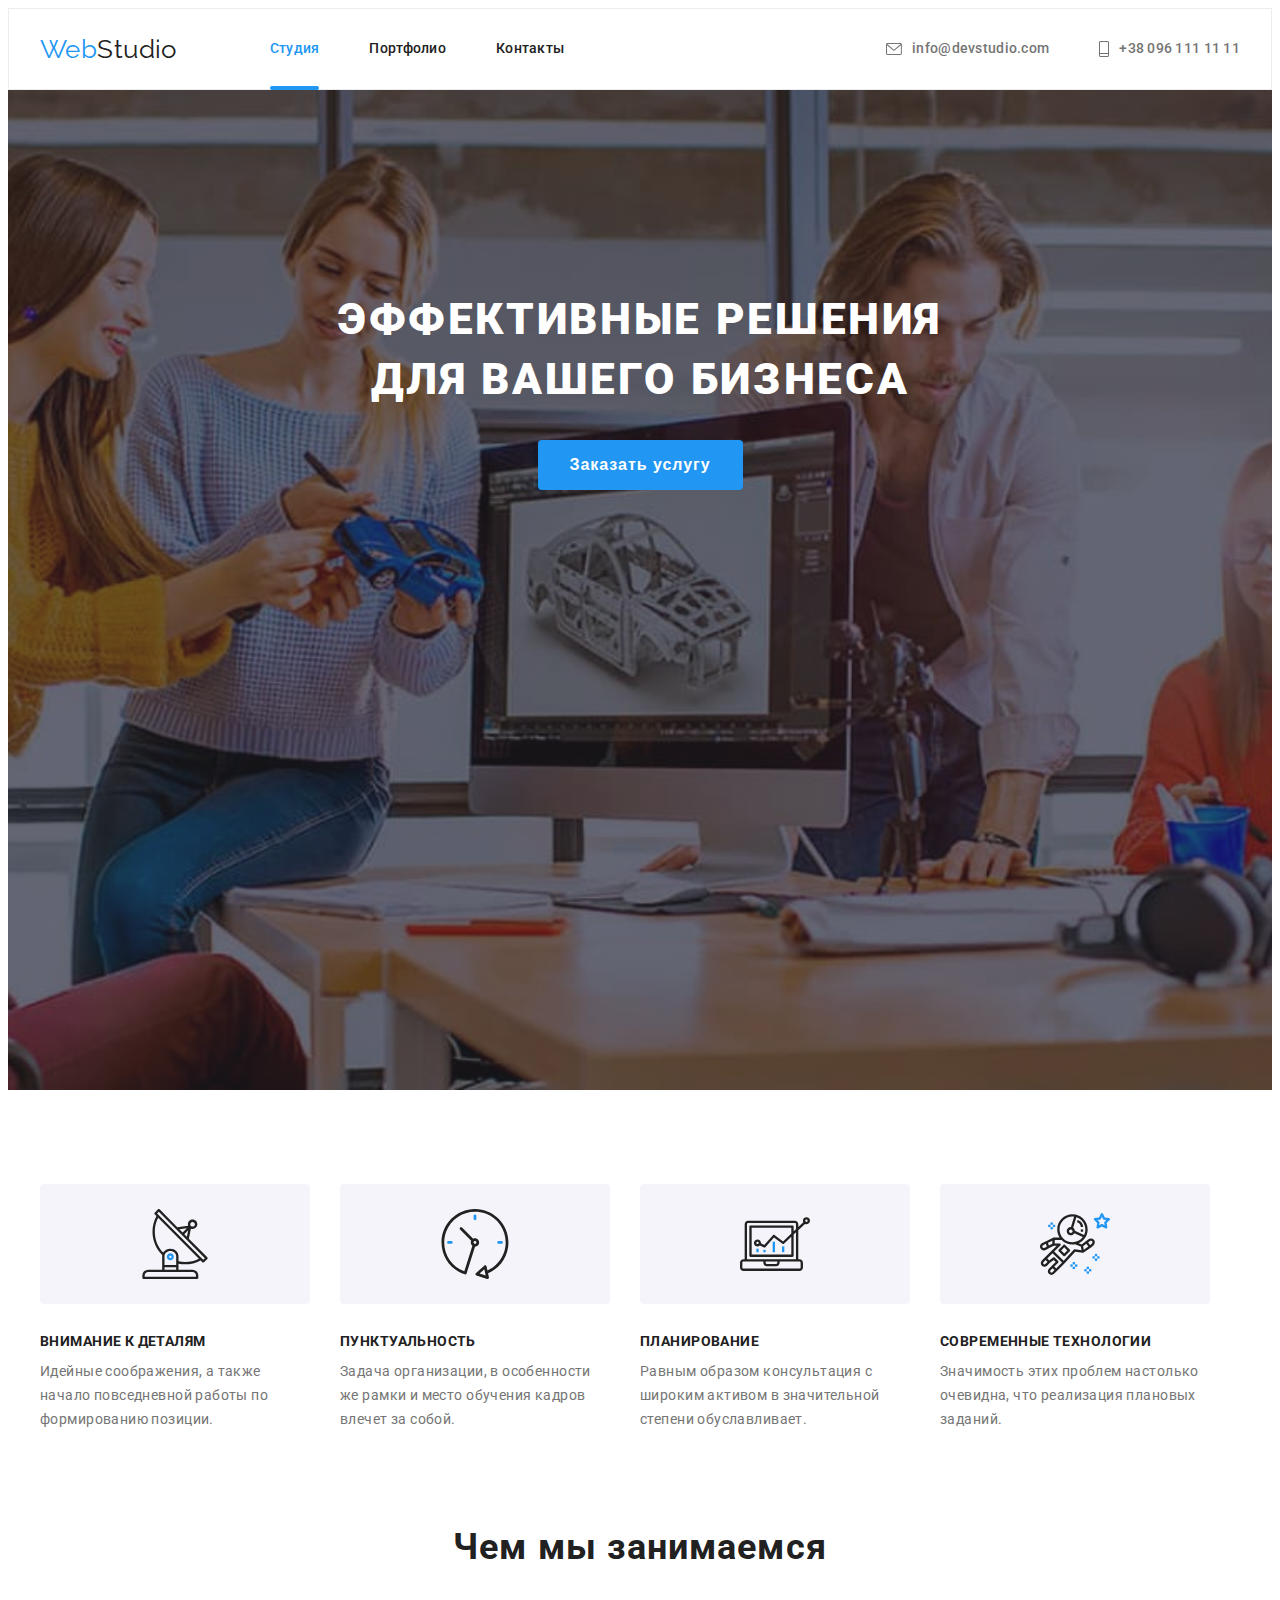
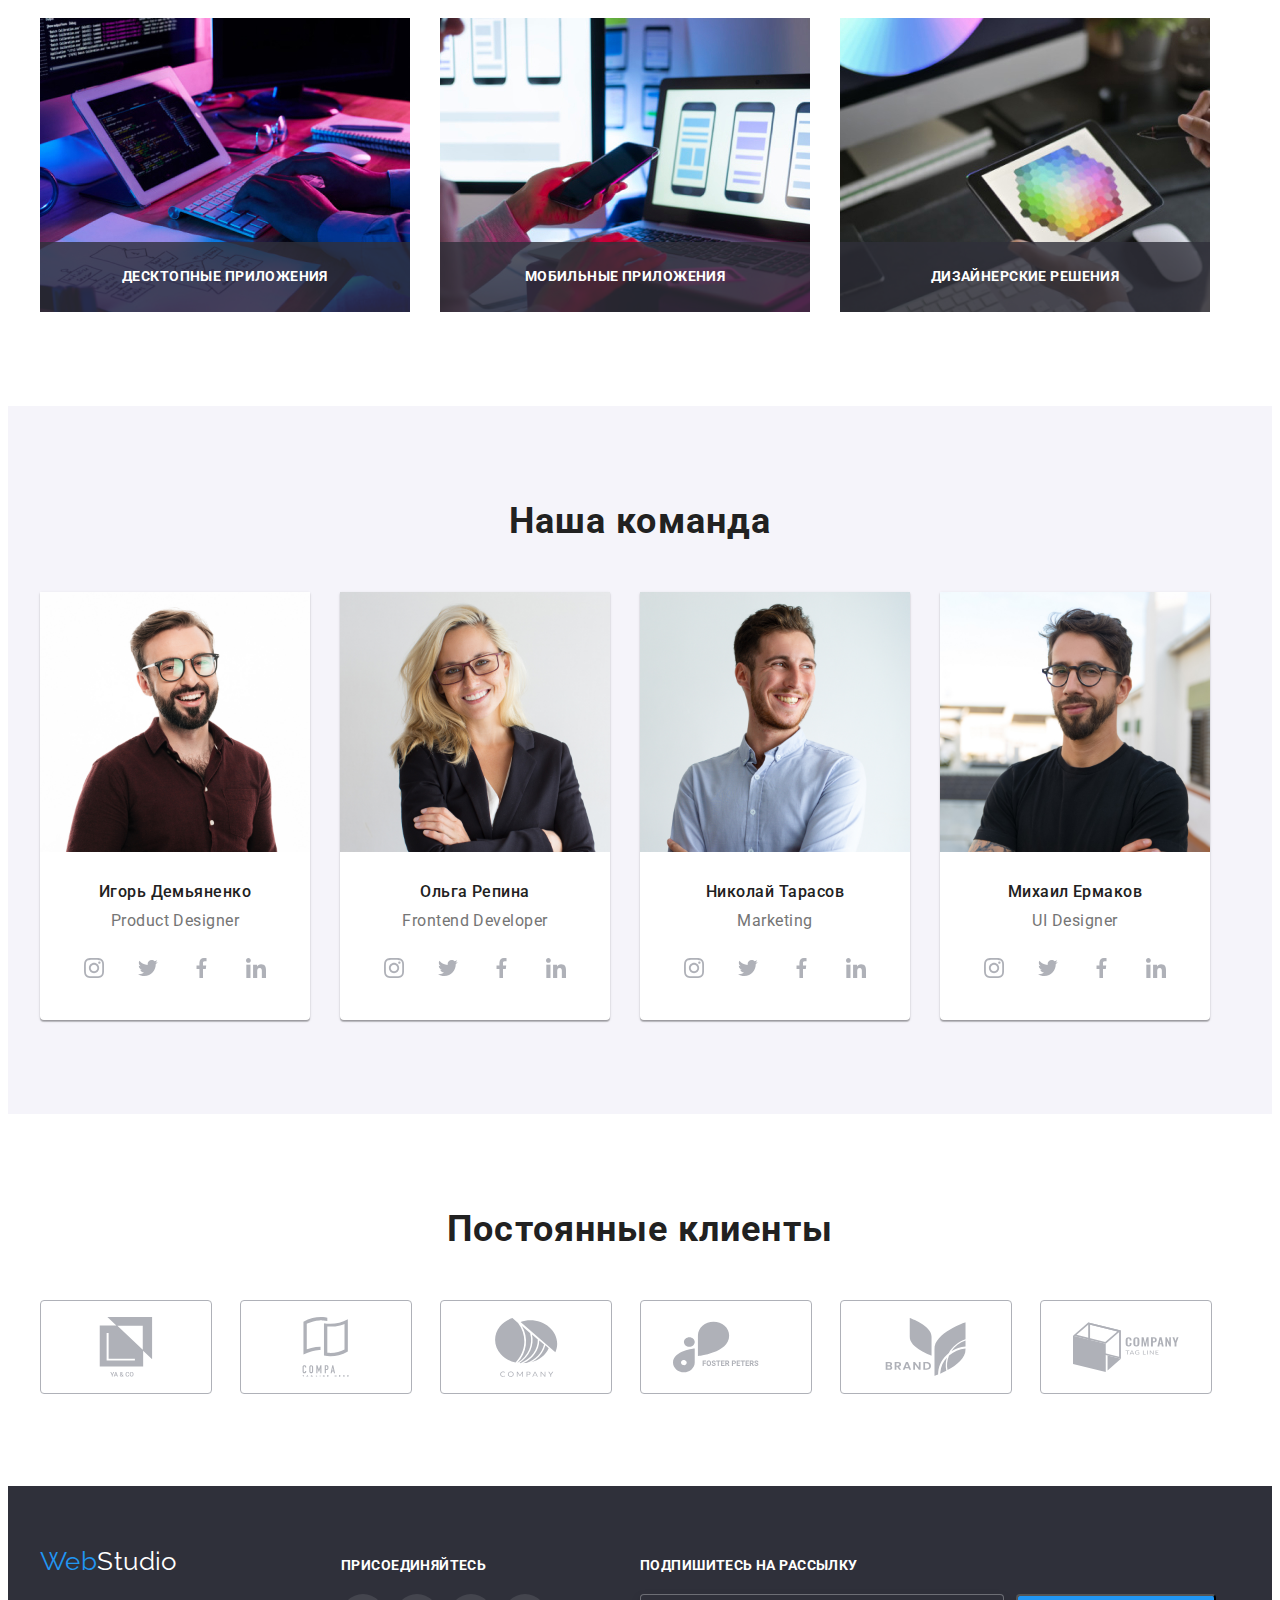
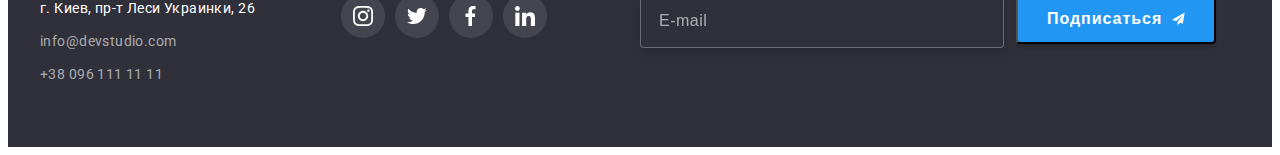
==== index.html @ cdb06c86 "add 7HW" ====
<!DOCTYPE html>
<html lang="ru">

<head>
    <meta charset="UTF-8" />
    <meta name="viewport" content="width=device-width, initial-scale=1.0" />
    <title>Studio</title>
    <link rel="stylesheet" href="https://cdnjs.cloudflare.com/ajax/libs/modern-normalize/1.1.0/modern-normalize.min.css"
        integrity="sha512-wpPYUAdjBVSE4KJnH1VR1HeZfpl1ub8YT/NKx4PuQ5NmX2tKuGu6U/JRp5y+Y8XG2tV+wKQpNHVUX03MfMFn9Q=="
        crossorigin="anonymous" referrerpolicy="no-referrer" />
    <link href="https://fonts.googleapis.com/css2?family=Raleway:wght@700&family=Roboto:wght@400;500;700;900&display=swap"
        rel="stylesheet">
    <link rel="stylesheet" href="./css/style.css"/>
</head>

<body>
    <!-- Шапка сайта -->
    <header>
        <div class="container nav">
            <nav class="main-nav">
                <a href="./index.html" class="logo"><span class="logo-web">Web</span>Studio</a>
                <ul class="site-nav">
                    <li class="site-nav-item"><a href="./index.html" class="site-nav-link current">Студия</a></li>
                    <li class="site-nav-item"><a href="./portfolio.html" class="site-nav-link">Портфолио</a></li>
                    <li class="site-nav-item"><a href="" class="site-nav-link">Контакты</a></li>
                </ul>
            </nav>
            <ul class="contacts-nav">
                <li class="contacts-nav-item"><a href="mailto:info@devstudio.com" class="contacts-nav-link">
                    <svg class="icon-mail" width="16" height="12">
                    <use href="./img/symbol-defs.svg#icon-mail"></use>
                    </svg>info@devstudio.com</a></li>
                <li class="contacts-nav-item"><a href="tel:+380961111111" class="contacts-nav-link">
                    <svg class="icon-tel" width="10" height="16">
                    <use href="./img/symbol-defs.svg#icon-tel"></use>
                </svg>+38 096 111 11 11</a></li>
            </ul>
        </div>
    </header>
            <main>
                <!-- Герой -->
                <section class="hero">
                    <div class="container">
                        <h1 class="hero-title">Эффективные решения для вашего бизнеса</h1>
                        <button type="button" class="button hero-button" data-modal-open>Заказать услугу</button>
                        <div class="backdrop is-hidden" data-modal>
                            <div class="modal">                                
                                    <button class="button-close" data-modal-close><svg class="icon-Vector" width="11" height="11">
                                            <use href="./img/symbol-defs.svg#icon-Vector"></use>
                                        </svg></button>                                
                                <form action="#" class="form">
                                    <p class="title-modal">Оставьте свои данные, мы вам перезвоним</p>
                                        <label class="form-field">
                                            <span class="form-name">Имя</span>                                            
                                            <input class="form-input" type="text" name="name"/>
                                            <svg class="form-icon" width="18" height="18">
                                                <use href="./img/symbol-defs.svg#icon-person-black"></use>
                                            </svg>
                                        </label>                                  
                                        <label class="form-field">
                                            <span class="form-name">Телефон</span>
                                            <input class="form-input" type="tel" name="tel" />
                                            <svg class="form-icon" width="18" height="18">
                                                <use href="./img/symbol-defs.svg#icon-blacktel"></use>
                                            </svg>
                                        </label>                                                                       
                                        <label class="form-field">
                                            <span class="form-name">Почта</span>                                            
                                            <input class="form-input" type="email" name="email" />
                                            <svg class="form-icon" width="18" height="18">
                                                <use href="./img/symbol-defs.svg#icon-blackmail"></use>
                                            </svg>
                                        </label>                                
                                        <label class="form-comment">
                                            <span class="form-name">Комментарий</span>
                                            <textarea class="textarea" name="comment" placeholder="Введите текст"></textarea>
                                        </label>                                   
                                        <label class="form-check">
                                            <input class="checkbox" type="checkbox" name="policy" />
                                            <span class="icon-check"></span>
                                            <span>Соглашаюсь с рассылкой и принимаю <a href="" class="form-contract">Условия договора</a></span>
                                        </label>
                                                                
                                    <button type="submit" class="form-button">Отправить</button>
                                </form>                           
                            </div>
                        </div>
                        </div>
                    </div>
                </section>
                <!-- Преимущества -->
                <section class="section">
                    <div class="container">
                        <h2 class="visually-hidden">Преимущества</h2>
                        <ul class="feature">
                            <li class= "feature-item">
                                <div class="antenna">
                                    <svg class="icon-antenna">
                                        <use href="./img/symbol-defs.svg#icon-antenna"></use>
                                    </svg>
                                </div>
                                <h3 class="feature-title">Внимание к деталям</h3>
                                <p>
                                    Идейные соображения, а также начало повседневной работы по формированию позиции.
                                </p>
                            </li>
                            <li class= "feature-item">
                                <div class="clock">
                                    <svg class="icon-clock">
                                        <use href="./img/symbol-defs.svg#icon-clock"></use>
                                    </svg>
                                </div>
                                <h3 class="feature-title">Пунктуальность</h3>
                                <p>
                                    Задача организации, в особенности же рамки и место обучения кадров влечет за собой.
                                </p>
                            </li>
                            <li class= "feature-item">
                                <div class="diagram">
                                    <svg class="icon-diagram">
                                        <use href="./img/symbol-defs.svg#icon-diagram"></use>
                                    </svg>
                                </div>
                                <h3 class="feature-title">Планирование</h3>
                                <p>
                                    Равным образом консультация с широким активом в значительной степени обуславливает.
                                </p>
                            </li>
                            <li class= "feature-item">
                                <div class="astronaut">
                                    <svg class="icon-astronaut">
                                        <use href="./img/symbol-defs.svg#icon-astronaut"></use>
                                    </svg>
                                </div>
                                <h3 class="feature-title">Современные технологии</h3>
                                <p>
                                    Значимость этих проблем настолько очевидна, что реализация плановых заданий.
                                </p>
                            </li>
                        </ul>
                    </div>
                </section>
                <!-- Примеры работ -->
                <section class="section no-padding-top">
                    <div class="container">
                        <h2 class="section-title">Чем мы занимаемся</h2>
                        <ul class="work-list">
                            <li class="work-item">
                                <img src="./img/img.jpg" alt="Компьютер" width="370" />
                                <div class="work-name">
                                    <p class="work-text">Десктопные приложения</p>
                                </div>
                            </li>
                            <li class="work-item">
                                <img src="./img/img(1).jpg" alt="Телефон" width="370" />
                                <div class="work-name">
                                    <p class="work-text">Мобильные приложения</p>
                                </div>
                            </li>
                            <li class="work-item">
                                <img src="./img/img(2).jpg" alt="Планшет" width="370" />
                                <div class="work-name">
                                    <p class="work-text">Дизайнерские решения</p>
                                </div>
                            </li>
                        </ul>
                    </div>
                </section>
                <!-- Наша команда -->
                <section class="section team-section">
                    <div class="container">
                        <h2 class="section-title">Наша команда</h2>
                        <ul class="team">
                            <li class="team-item">
                                <img src="./img/img(3).jpg" alt="Игорь Демьяненко" width="270" />
                                <div class="team-name">
                                    <h3 class="team-title">Игорь Демьяненко</h3>
                                    <p class="team-text">Product Designer</p>
                                    <ul class="icons">
                                        <li class="icons-item">
                                            <a href="" class="icon-link"><svg class="icon-svg" width="20" height="20">
                                                <use href="./img/symbol-defs.svg#icon-instagram"></use>
                                            </svg></a>
                                        </li>
                                        <li class="icons-item">
                                            <a href="" class="icon-link"><svg class="icon-svg" width="20" height="20">
                                                    <use href="./img/symbol-defs.svg#icon-twitter"></use>
                                                </svg></a>
                                        </li>
                                        <li class="icons-item">
                                            <a href="" class="icon-link"><svg class="icon-svg" width="20" height="20">
                                                    <use href="./img/symbol-defs.svg#icon-facebook"></use>
                                                </svg></a>
                                        </li>
                                        <li class="icons-item">
                                            <a href="" class="icon-link"><svg class="icon-svg" width="20" height="20">
                                                    <use href="./img/symbol-defs.svg#icon-linkedin"></use>
                                                </svg></a>
                                        </li>
                                    </ul>
                                </div>
                            </li>
                            <li class="team-item">
                                <img src="./img/img(4).jpg" alt="Ольга Репина" width="270" />
                                <div class="team-name">
                                    <h3 class="team-title">Ольга Репина</h3>
                                    <p class="team-text">Frontend Developer</p>
                                    <ul class="icons">
                                        <li class="icons-item">
                                            <a href="" class="icon-link"><svg class="icon-svg" width="20" height="20">
                                                    <use href="./img/symbol-defs.svg#icon-instagram"></use>
                                                </svg></a>
                                        </li>
                                        <li class="icons-item">
                                            <a href="" class="icon-link"><svg class="icon-svg" width="20" height="20">
                                                    <use href="./img/symbol-defs.svg#icon-twitter"></use>
                                                </svg></a>
                                        </li>
                                        <li class="icons-item">
                                            <a href="" class="icon-link"><svg class="icon-svg" width="20" height="20">
                                                    <use href="./img/symbol-defs.svg#icon-facebook"></use>
                                                </svg></a>
                                        </li>
                                        <li class="icons-item">
                                            <a href="" class="icon-link"><svg class="icon-svg" width="20" height="20">
                                                    <use href="./img/symbol-defs.svg#icon-linkedin"></use>
                                                </svg></a>
                                        </li>
                                    </ul>
                                </div>
                            </li>
                            <li class="team-item">
                                <img src="./img/img(5).jpg" alt="Николай Тарасов" width="270" />
                                <div class="team-name">
                                    <h3 class="team-title">Николай Тарасов</h3>
                                    <p class="team-text">Marketing</p>
                                    <ul class="icons">
                                        <li class="icons-item">
                                            <a href="" class="icon-link"><svg class="icon-svg" width="20" height="20">
                                                    <use href="./img/symbol-defs.svg#icon-instagram"></use>
                                                </svg></a>
                                        </li>
                                        <li class="icons-item">
                                            <a href="" class="icon-link"><svg class="icon-svg" width="20" height="20">
                                                    <use href="./img/symbol-defs.svg#icon-twitter"></use>
                                                </svg></a>
                                        </li>
                                        <li class="icons-item">
                                            <a href="" class="icon-link"><svg class="icon-svg" width="20" height="20">
                                                    <use href="./img/symbol-defs.svg#icon-facebook"></use>
                                                </svg></a>
                                        </li>
                                        <li class="icons-item">
                                            <a href="" class="icon-link"><svg class="icon-svg" width="20" height="20">
                                                    <use href="./img/symbol-defs.svg#icon-linkedin"></use>
                                                </svg></a>
                                        </li>
                                    </ul>
                                </div>
                            </li>
                            <li class="team-item">
                                <img src="./img/img(6).jpg" alt="Михаил Ермаков" width="270" />
                                <div class="team-name">
                                    <h3 class="team-title">Михаил Ермаков</h3>
                                    <p class="team-text">UI Designer</p>
                                    <ul class="icons">
                                        <li class="icons-item">
                                            <a href="" class="icon-link"><svg class="icon-svg" width="20" height="20">
                                                    <use href="./img/symbol-defs.svg#icon-instagram"></use>
                                                </svg></a>
                                        </li>
                                        <li class="icons-item">
                                            <a href="" class="icon-link"><svg class="icon-svg" width="20" height="20">
                                                    <use href="./img/symbol-defs.svg#icon-twitter"></use>
                                                </svg></a>
                                        </li>
                                        <li class="icons-item">
                                            <a href="" class="icon-link"><svg class="icon-svg" width="20" height="20">
                                                    <use href="./img/symbol-defs.svg#icon-facebook"></use>
                                                </svg></a>
                                        </li>
                                        <li class="icons-item">
                                            <a href="" class="icon-link"><svg class="icon-svg" width="20" height="20">
                                                    <use href="./img/symbol-defs.svg#icon-linkedin"></use>
                                                </svg></a>
                                        </li>
                                    </ul>
                                </div>
                            </li>
                        </ul>
                    </div>
                </section>
                <!--Постоянные клиенты-->
                <section class="section">
                    <div class="container">
                        <h2 class="section-title">Постоянные клиенты</h2>
                        <ul class="clients">
                            <li class="clients-item">
                                <a href="" class="client-company"><svg class="client" width="106" height="60">
                                        <use href="./img/symbol-defs.svg#icon-company1"></use>
                                    </svg></a>
                            </li>
                            <li class="clients-item">
                                <a href="" class="client-company"><svg class="client" width="106" height="60">
                                        <use href="./img/symbol-defs.svg#icon-company2"></use>
                                    </svg></a>
                            </li>
                            <li class="clients-item">
                                <a href="" class="client-company"><svg class="client" width="106" height="60">
                                        <use href="./img/symbol-defs.svg#icon-company3"></use>
                                    </svg></a>
                            </li>
                            <li class="clients-item">
                                <a href="" class="client-company"><svg class="client" width="106" height="60">
                                        <use href="./img/symbol-defs.svg#icon-company4"></use>
                                    </svg></a>
                            </li>
                            <li class="clients-item">
                                <a href="" class="client-company"><svg class="client" width="106" height="60">
                                        <use href="./img/symbol-defs.svg#icon-company5"></use>
                                    </svg></a>
                            </li>
                            <li class="clients-item">
                                <a href="" class="client-company"><svg class="client" width="106" height="60">
                                        <use href="./img/symbol-defs.svg#icon-company6"></use>
                                    </svg></a>
                            </li>
                        </ul>
                    </div>
                </section>
            </main>
            <!-- Футер -->
            <footer>
                <div class="container container-footer">
                    <div class="address">
                    <a href="./index.html" class="logo-footer"><span class="logo-web">Web</span>Studio</a>
                    <address>
                        <ul>
                            <li class="item-address"><a href="https://goo.gl/maps/Y731SHwb4K6uivzs8" target="_blank" rel="noreferrer noopener"
                                    class="list-address">г. Киев, пр-т Леси Украинки, 26</a></li>
                            <li class="item-link"><a href="mailto:info@devstudio.com" class="footer-link">info@devstudio.com</a></li>
                            <li class="item-link"><a href="tel:+380961111111" class="footer-link">+38 096 111 11 11</a></li>
                        </ul>
                    </address>
                    </div>
                    <div>
                    <h3 class="add-title">Присоединяйтесь</h3>
                    <ul class="icons-footer">
                        <li class="icons-add">
                            <a href="" class="add-link"><svg class="add-svg" width="20" height="20">
                                    <use href="./img/symbol-defs.svg#icon-instagram"></use>
                                </svg></a>
                        </li>
                        <li class="icons-add">
                            <a href="" class="add-link"><svg class="add-svg" width="20" height="20">
                                    <use href="./img/symbol-defs.svg#icon-twitter"></use>
                                </svg></a>
                        </li>
                        <li class="icons-add">
                            <a href="" class="add-link"><svg class="add-svg" width="20" height="20">
                                    <use href="./img/symbol-defs.svg#icon-facebook"></use>
                                </svg></a>
                        </li>
                        <li class="icons-add">
                            <a href="" class="add-link"><svg class="add-svg" width="20" height="20">
                                    <use href="./img/symbol-defs.svg#icon-linkedin"></use>
                                </svg></a>
                        </li>
                    </ul>
                    </div>
                    <div class="send">
                        <h3 class="add-title">Подпишитесь на рассылку</h3>
                        <form class="form-email">
                            <label>
                                <input class="email" type="email" name="email" placeholder="E-mail" />
                            </label>
                            <button type="submit" class="button-mailing">Подписаться <svg class="send-svg" width="24" height="24">
                                <use href="./img/symbol-defs.svg#icon-send"></use>
                            </svg></button>
                        </form>                        
                    </div>
                </div>
            </footer>             
    <script src="./js/modal.js"></script>
</body>
</html>
---- css/style.css ----
:root {
  --primery-text-color: #757575;
  --title-text-color: #212121;
  --acent-color: #2196f3;
  --primary-white-color: #ffffff;
  --secondary-text-color: #2f303a;
  --color-footer-link: rgba(255, 255, 255, 0.6);
  --secondary-bgc: #f5f4fa;
}
body {
  color: var(--primery-text-color);
  background: var(--primary-white-color);
  font-family: Roboto, sans-serif;
  letter-spacing: 0.03em;
  font-size: 14px;
  line-height: 1.71;
}

.container {
  width: 1200px;
  padding-left: 15px;
  padding-right: 15px;
  margin-right: auto;
  margin-left: auto;
}

ul {
  list-style: none;
  padding: 0;
  margin: 0;
}
p {
  margin: 0;
}
a {
  text-decoration: none;
}
.visually-hidden {
  position: absolute;
  white-space: nowrap;
  width: 1px;
  height: 1px;
  overflow: hidden;
  border: 0;
  padding: 0;
  clip: rect(0 0 0 0);
  clip-path: inset(50%);
  margin: -1px;
}

/********NAV*********/
header {
  border: 1px solid #ececec;
}
.nav {
  display: flex;
  align-items: center;
}
.main-nav {
  display: flex;
  align-items: center;
}
.site-nav {
  display: flex;
  align-items: center;
  margin-left: 93px;
}
.contacts-nav-item:not(:last-child),
.site-nav-item:not(:last-child) {
  margin-right: 50px;
}

.site-nav-link {
  display: block;
  padding-top: 32px;
  padding-bottom: 32px;
  color: var(--title-text-color);
  font-weight: 500;
  line-height: 1.14;
  letter-spacing: 0.02em;
  text-decoration: none;

  transition-property: color;
  transition-duration: 250ms;
  transition-timing-function: cubic-bezier(0.4, 0, 0.2, 1);
}
.site-nav-link.current {
  color: var(--acent-color);
  position: relative;
}
.site-nav-link.current::after {
  content: "";
  position: absolute;
  left: 0;
  bottom: -1px;
  display: block;
  width: 100%;
  height: 4px;
  background: var(--acent-color);
  border-radius: 2px;
}

.contacts-nav {
  display: flex;
  margin-left: auto;
}
.contacts-nav-link {
  display: flex;
  align-items: center;
  color: var(--primery-text-color);
  font-weight: 500;
  line-height: 1.14;
  letter-spacing: 0.02em;
  text-decoration: none;

  transition-property: color;
  transition-duration: 250ms;
  transition-timing-function: cubic-bezier(0.4, 0, 0.2, 1);
}
.icon-tel,
.icon-mail {
  margin-right: 10px;
  fill: currentcolor;
}

.site-nav-link:hover,
.site-nav-link:focus,
.contacts-nav-link:hover,
.contacts-nav-link:focus,
.list-address:hover,
.list-address:focus,
.footer-link:hover,
.footer-link:focus {
  color: var(--acent-color);
}

/*logo*/

.logo {
  color: var(--title-text-color);
  font-family: Raleway, sans-serif;
  font-size: 26px;
  line-height: 1.19;
  text-decoration: none;
}
.logo-footer {
  color: var(--primary-white-color);
  font-family: Raleway, sans-serif;
  font-size: 26px;
  line-height: 1.19;
  text-decoration: none;
}
.logo-web {
  color: var(--acent-color);
}
/*********Hero*******/
.hero {
  background-color: var(--secondary-text-color);
  text-align: center;
  padding: 200px 0;

  max-width: 1600px;
  height: 600px;
  margin-left: auto;
  margin-right: auto;
  background-image: linear-gradient(
      to right,
      rgba(47, 48, 58, 0.4),
      rgba(47, 48, 58, 0.4)
    ),
    url("../img/Img\(7\).jpg");
  background-repeat: no-repeat;
  background-position: center;
  background-size: cover;
}
.hero-title {
  color: var(--primary-white-color);
  font-weight: 900;
  font-size: 44px;
  line-height: 1.36;
  text-align: center;
  letter-spacing: 0.06em;
  text-transform: uppercase;

  width: 696px;
  margin: 0 auto 30px;
}
.backdrop {
  opacity: 1;
  position: fixed;
  top: 0;
  left: 0;
  width: 100%;
  height: 100%;
  background: rgba(0, 0, 0, 0.2);
  z-index: 5;
  transition: opacity 250ms cubic-bezier(0.4, 0, 0.2, 1);
}
.backdrop.is-hidden {
  opacity: 0;
  pointer-events: none;
}
.modal {
  position: absolute;
  top: 50%;
  left: 50%;
  transform: translate(-50%, -50%);

  width: 528px;
  height: 581px;
  background: #ffffff;
  box-shadow: 0px 1px 3px rgba(0, 0, 0, 0.12), 0px 1px 1px rgba(0, 0, 0, 0.14),
    0px 2px 1px rgba(0, 0, 0, 0.2);
  border-radius: 4px;
  transition: transform 250ms cubic-bezier(0.4, 0, 0.2, 1);
}
.form {
  padding: 40px;
}
.form-field {
  position: relative;
  display: flex;
  flex-direction: column;
  margin-bottom: 10px;
  color: var(--title-text-color);
}
.form-input {
  height: 40px;
  border: 1px solid rgba(33, 33, 33, 0.2);
  border-radius: 4px;
  cursor: pointer;
  outline: none;
  padding-right: 10px;
  padding-left: 42px;

  transition-property: color;
  transition-duration: 250ms;
  transition-timing-function: cubic-bezier(0.4, 0, 0.2, 1);
}
.form-icon {
  position: absolute;
  top: 50%;
  left: 15px;
  fill: currentcolor;

  transition-property: color;
  transition-duration: 250ms;
  transition-timing-function: cubic-bezier(0.4, 0, 0.2, 1);
}
.textarea {
  outline: none;

  transition-property: border;
  transition-duration: 250ms;
  transition-timing-function: cubic-bezier(0.4, 0, 0.2, 1);
}
.textarea:hover,
.textarea:focus,
.form-input:hover,
.form-input:focus {
  border: 1px solid var(--acent-color);
}
.form-input:hover ~ .form-icon,
.form-input:focus ~ .form-icon {
  color: var(--acent-color);
}

.form-comment textarea {
  margin: 0;
  padding: 12px 16px;
  height: 120px;
  border: 1px solid rgba(33, 33, 33, 0.2);
  border-radius: 4px;
  cursor: pointer;
}
.form-comment textarea::placeholder {
  font-weight: 400;
  font-size: 12px;
  line-height: 1.17;
  letter-spacing: 0.01em;
  color: rgba(117, 117, 117, 0.5);
}
.form-comment {
  display: flex;
  flex-direction: column;
  margin-bottom: 20px;
}
.form-name {
  font-weight: 400;
  font-size: 12px;
  line-height: 1.17;
  letter-spacing: 0.01em;
  color: var(--primery-text-color);
  margin-right: auto;
  margin-bottom: 4px;
}
.form-check {
  display: flex;
  justify-content: center;
  align-items: center;
}
.icon-check {
  display: inline-block;
  width: 16px;
  height: 15px;
  margin-right: 7px;
  border: 2px solid var(--title-text-color);
  border-radius: 2px;
}
.checkbox {
  appearance: none;
  position: absolute;
}
.checkbox:checked + .icon-check {
  border: 1px solid var(--acent-color);
  background-color: var(--acent-color);
  background-image: url("../img/check.svg");
  background-size: contain;
  background-position: center;
  background-origin: border-box;
}
.form-contract {
  text-decoration-skip-ink: none;
  text-decoration: underline;
  font-weight: 400;
  font-size: 14px;
  line-height: 1.71;
  letter-spacing: 0.03em;
  color: var(--acent-color);
}
.title-modal {
  margin-top: 0;
  margin-bottom: 12px;
  font-weight: 700;
  font-size: 20px;
  line-height: 1.15;
  text-align: center;
  letter-spacing: 0.03em;
  color: #212121;
}
textarea {
  resize: none;
}
.form-button {
  border: transparent;
  display: flex;
  align-items: center;
  justify-content: center;
  margin: 30px auto 0;
  width: 200px;
  height: 50px;
  background: var(--acent-color);
  box-shadow: 0px 4px 4px rgba(0, 0, 0, 0.15);
  border-radius: 4px;
  font-weight: 700;
  font-size: 16px;
  line-height: 1.88;
  color: var(--primary-white-color);
  cursor: pointer;
}

.button-close {
  position: absolute;
  display: flex;
  align-items: center;
  justify-content: center;
  top: 8px;
  right: 8px;
  width: 30px;
  height: 30px;
  color: #000000;
  background: #ffffff;
  border: 1px solid rgba(0, 0, 0, 0.1);
  border-radius: 50%;
  cursor: pointer;

  transition-property: color;
  transition-duration: 250ms;
  transition-timing-function: cubic-bezier(0.4, 0, 0.2, 1);
}
.button-close:hover,
.button-close:focus {
  color: var(--acent-color);
}
.icon-Vector {
  fill: currentColor;
}
/*button*/

.button {
  color: var(--title-text-color);
  background-color: var(--primary-white-color);
}
.hero-button {
  border: transparent;
  color: var(--primary-white-color);
  background-color: var(--acent-color);
  text-decoration: none;
  font-weight: 700;
  font-size: 16px;
  line-height: 1.9;
  letter-spacing: 0.06em;

  text-align: center;
  display: inline-block;
  padding: 10px 32px;
  min-width: 200px;
  border-radius: 4px;
  cursor: pointer;
}
/*section*/

.section-title {
  color: var(--title-text-color);
  font-weight: 700;
  font-size: 36px;
  line-height: 1.17;
  text-align: center;
  letter-spacing: 0.03em;

  margin-top: 0;
  margin-bottom: 50px;
}
.section {
  padding-top: 94px;
  padding-bottom: 94px;
}
.section.no-padding-top {
  padding-top: 0;
}

/******feature******/
.feature {
  display: flex;
}
.feature-item:not(:last-child) {
  margin-right: 30px;
}
.feature-item {
  width: 270px;
}

.feature p {
  margin-top: 0;
  margin-bottom: 0;
}
.feature-title {
  color: var(--title-text-color);
  font-weight: 700;
  font-size: 14px;
  line-height: 1.14;
  letter-spacing: 0.03em;
  text-transform: uppercase;

  margin-top: 0;
  margin-bottom: 10px;
}
.astronaut,
.diagram,
.clock,
.antenna {
  display: flex;
  align-items: center;
  justify-content: center;
  width: 270px;
  height: 120px;
  background-color: #f5f4fa;
  border-radius: 4px;
  margin-bottom: 30px;
}
.icon-astronaut,
.icon-diagram,
.icon-clock,
.icon-antenna {
  width: 70px;
  height: 70px;
}
/******work********/

.work-list {
  display: flex;
}
.work-item {
  position: relative;
}

.work-item:not(:last-child) {
  margin-right: 30px;
}
.work-name {
  display: flex;
  align-items: center;
  justify-content: center;
  position: absolute;
  bottom: 0;
  left: 0;
  width: 100%;
  height: 70px;
  background: rgba(47, 48, 58, 0.8);
}
.work-text {
  font-weight: 700;
  font-size: 14px;
  line-height: 1.14;
  letter-spacing: 0.03em;
  text-transform: uppercase;
  color: var(--primary-white-color);
}
img {
  display: block;
  max-width: 100%;
  height: auto;
}
/*******team*******/
.team-title {
  color: var(--title-text-color);
  font-weight: 500;
  font-size: 16px;
  line-height: 1.19;
  letter-spacing: 0.03em;
  margin-top: 0;
  margin-bottom: 10px;
}
.team-section {
  background-color: var(--secondary-bgc);
}

.team-text {
  font-size: 16px;
  line-height: 1.19;
  letter-spacing: 0.03em;
}
.team {
  display: flex;
}

.team-item {
  background-color: var(--primary-white-color);
  box-shadow: 0px 1px 3px rgba(0, 0, 0, 0.12), 0px 1px 1px rgba(0, 0, 0, 0.14),
    0px 2px 1px rgba(0, 0, 0, 0.2);
  border-radius: 0px 0px 4px 4px;
}
.team-item:not(:last-child) {
  margin-right: 30px;
}

.team-name {
  text-align: center;
  padding-top: 30px;
  padding-bottom: 30px;
}
.icons {
  display: flex;
  justify-content: center;
  margin-top: 16px;
}
.icons-item:not(:last-child) {
  margin-right: 10px;
}
.icons-item {
  width: 44px;
  height: 44px;
}
.icon-link {
  color: #afb1b8;
  display: flex;
  width: 100%;
  height: 100%;
  align-items: center;
  justify-content: center;
  border-radius: 50%;

  transition-property: color, background-color;
  transition-duration: 250ms, 250ms;
  transition-timing-function: cubic-bezier(0.4, 0, 0.2, 1),
    cubic-bezier(0.4, 0, 0.2, 1);
}
.icon-svg {
  fill: currentColor;
}
.icon-link:hover,
.icon-link:focus {
  background-color: var(--acent-color);
  color: var(--primary-white-color);
}
.icon-svg:hover,
.icon-svg:focus {
  fill: currentColor;
}
/********clients********/
.clients {
  display: flex;
}
.clients-item {
  width: 170px;
  height: 92px;
}
.clients-item:not(:last-child) {
  margin-right: 30px;
}

.client-company {
  color: #afb1b8;
  display: flex;
  border: 1px solid #afb1b8;
  border-radius: 4px;
  width: 100%;
  height: 100%;
  align-items: center;
  justify-content: center;

  transition-property: color, border;
  transition-duration: 250ms, 250ms;
  transition-timing-function: cubic-bezier(0.4, 0, 0.2, 1),
    cubic-bezier(0.4, 0, 0.2, 1);
}
.client {
  fill: currentColor;
}
.client-company:hover,
.client-company:focus {
  color: var(--acent-color);
  border: 1px solid var(--acent-color);
}
/*******footer*******/
.list-address {
  color: var(--primary-white-color);
  text-decoration: none;
  font-style: normal;

  transition-property: color;
  transition-duration: 250ms;
  transition-timing-function: cubic-bezier(0.4, 0, 0.2, 1);
}
.logo-footer {
  display: inline-block;
  margin-bottom: 20px;
}
.footer-link {
  color: var(--color-footer-link);
  text-decoration: none;
  font-style: normal;

  transition-property: color;
  transition-duration: 250ms;
  transition-timing-function: cubic-bezier(0.4, 0, 0.2, 1);
}
.item-link {
  margin-top: 9px;
}
.address {
  margin-right: 70px;
  width: 231px;
}
footer {
  background-color: var(--secondary-text-color);
  padding-top: 60px;
  padding-bottom: 60px;
}
/*******************ADD**********/
.container-footer {
  display: flex;
  align-items: baseline;
}
.add-title {
  margin-top: 0;
  font-weight: 700;
  font-size: 14px;
  line-height: 1.14;
  letter-spacing: 0.03em;
  text-transform: uppercase;
  color: #ffffff;
  margin-bottom: 20px;
}
.icons-footer {
  display: flex;
  width: 206px;
}

.icons-add {
  width: 44px;
  height: 44px;
}
.icons-add:not(:last-child) {
  margin-right: 10px;
}
.add-link:hover,
.add-link:focus {
  background-color: var(--acent-color);
}
.add-link {
  color: var(--primary-white-color);
  display: flex;
  width: 100%;
  height: 100%;
  align-items: center;
  justify-content: center;
  background: rgba(255, 255, 255, 0.1);
  border-radius: 50%;

  transition-property: background-color;
  transition-duration: 250ms;
  transition-timing-function: cubic-bezier(0.4, 0, 0.2, 1);
}
.add-svg {
  fill: currentColor;
}

/******send*****/
.send {
  margin-left: 93px;
}
.form-email {
  display: flex;
}
.form-email input {
  width: 358px;
  height: 50px;
  background-color: var(--secondary-text-color);
  border: 1px solid rgba(255, 255, 255, 0.3);
  filter: drop-shadow(0px 4px 4px rgba(0, 0, 0, 0.15));
  border-radius: 4px;
}
.form-email input::placeholder {
  font-weight: 400;
  font-size: 16px;
  line-height: 1.25;
  padding-left: 16px;
  display: flex;
  align-items: center;
  letter-spacing: 0.03em;
  color: rgba(255, 255, 255, 0.6);
}
.button-mailing {
  margin-left: 12px;
  width: 200px;
  height: 50px;
  padding: 10px 29px;
  background: var(--acent-color);
  box-shadow: 0px 4px 4px rgba(0, 0, 0, 0.15);
  border-radius: 4px;
  font-weight: bold;
  font-size: 16px;
  line-height: 1.88;
  display: flex;
  align-items: center;
  justify-content: center;
  letter-spacing: 0.06em;
  color: #ffffff;
}
.send-svg {
  margin-left: 10px;
}
/******portfolio******/
.projects {
  display: flex;
  flex-wrap: wrap;
}

.projects-item {
  width: 370px;
  margin-right: 30px;
  margin-bottom: 30px;
}
.projects-item:nth-child(n + 7) {
  margin-bottom: 0;
}
.projects-item:nth-child(3n) {
  margin-right: 0;
}
.project-overlay {
  position: relative;
  overflow: hidden;
}
.projects-actions {
  display: inline-block;
  position: absolute;
  top: 0;
  left: 0;
  width: 100%;
  height: 100%;
  background-color: rgba(33, 150, 243, 0.9);

  transform: translateY(100%);
  transition: transform 250ms cubic-bezier(0.4, 0, 0.2, 1);
}

.text-actions {
  position: absolute;
  display: flex;
  top: 50%;
  left: 50%;
  transform: translate(-50%, -50%);

  width: 322px;
  height: 168px;
  font-size: 18px;
  line-height: 1.56;
  letter-spacing: 0.03em;
  color: var(--primary-white-color);
}
.projects-link:hover .projects-actions,
.projects-link:focus .projects-actions {
  transform: translateY(0);
}

.projects-link {
  display: block;
}
.projects-link:focus,
.projects-link:hover {
  box-shadow: 0px 1px 1px rgba(0, 0, 0, 0.12), 0px 4px 4px rgba(0, 0, 0, 0.06),
    1px 4px 6px rgba(0, 0, 0, 0.16);
}
.projects-title {
  padding: 20px 24px;
  border-bottom: 1px solid #eeeeee;
  border-right: 1px solid #eeeeee;
  border-left: 1px solid #eeeeee;
}
.projects-name {
  color: var(--title-text-color);
  font-weight: 700;
  font-size: 18px;
  line-height: 2;
  letter-spacing: 0.06em;
  margin-top: 0;
  margin-bottom: 4px;
}

.projects-service {
  color: var(--primery-text-color);
  font-size: 16px;
  line-height: 1.9;
  margin-top: 0;
  letter-spacing: 0.03em;
}
.services {
  margin-bottom: 50px;
  display: flex;
  justify-content: center;
}

.services-item:not(:last-child) {
  margin-right: 8px;
}
.button-services {
  text-decoration: none;
  font-weight: 500;
  font-size: 16px;
  line-height: 1.6;
  background: #f5f4fa;
  letter-spacing: 0.03em;

  display: inline-block;
  padding: 6px 22px;
  text-align: center;
  border-radius: 4px;
  border: 1px solid transparent;

  transition-property: color, background-color, box-shadow, cursor;
  transition-duration: 250ms, 250ms, 250ms, 250ms;
  transition-timing-function: cubic-bezier(0.4, 0, 0.2, 1),
    cubic-bezier(0.4, 0, 0.2, 1), cubic-bezier(0.4, 0, 0.2, 1),
    cubic-bezier(0.4, 0, 0.2, 1);
}

.button-services:hover,
.button-services:focus {
  color: var(--primary-white-color);
  background-color: var(--acent-color);
  box-shadow: 0px 3px 1px rgba(0, 0, 0, 0.1), 0px 1px 2px rgba(0, 0, 0, 0.08),
    0px 2px 2px rgba(0, 0, 0, 0.12);
  cursor: pointer;
}
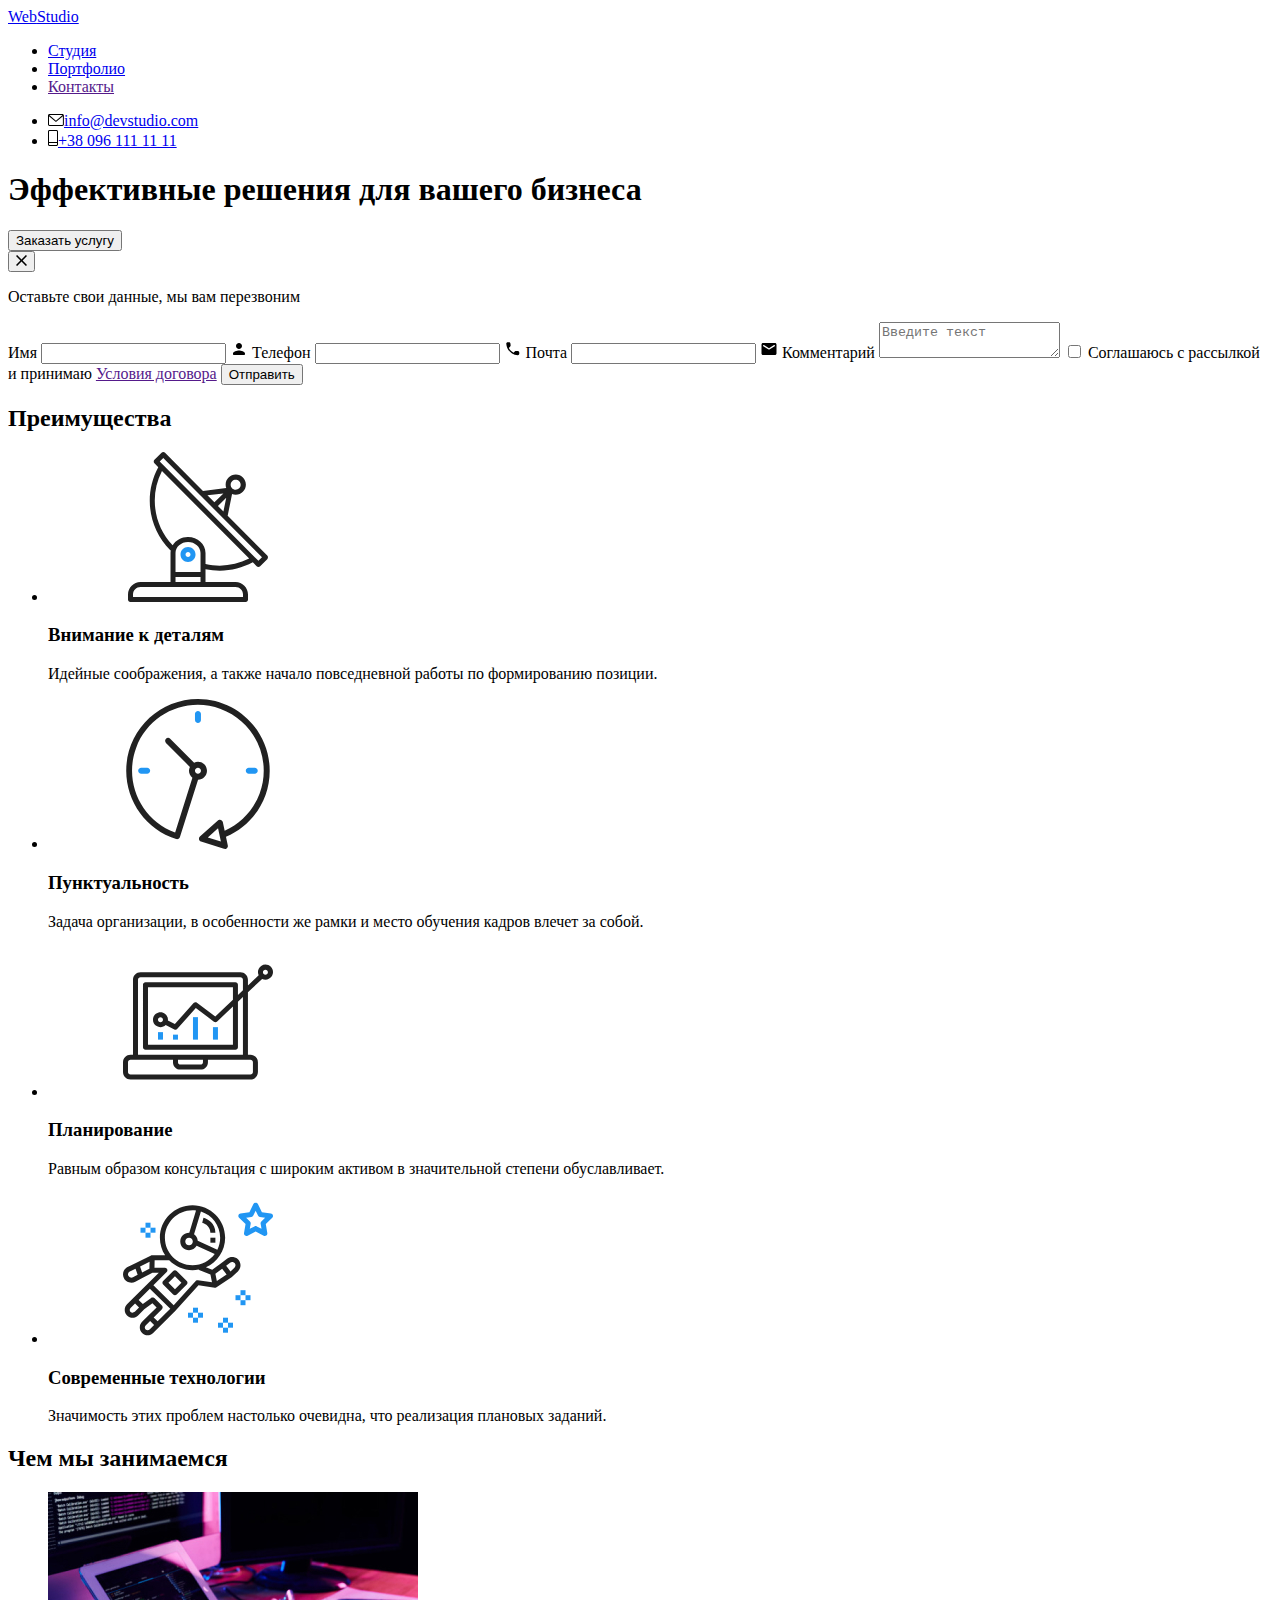
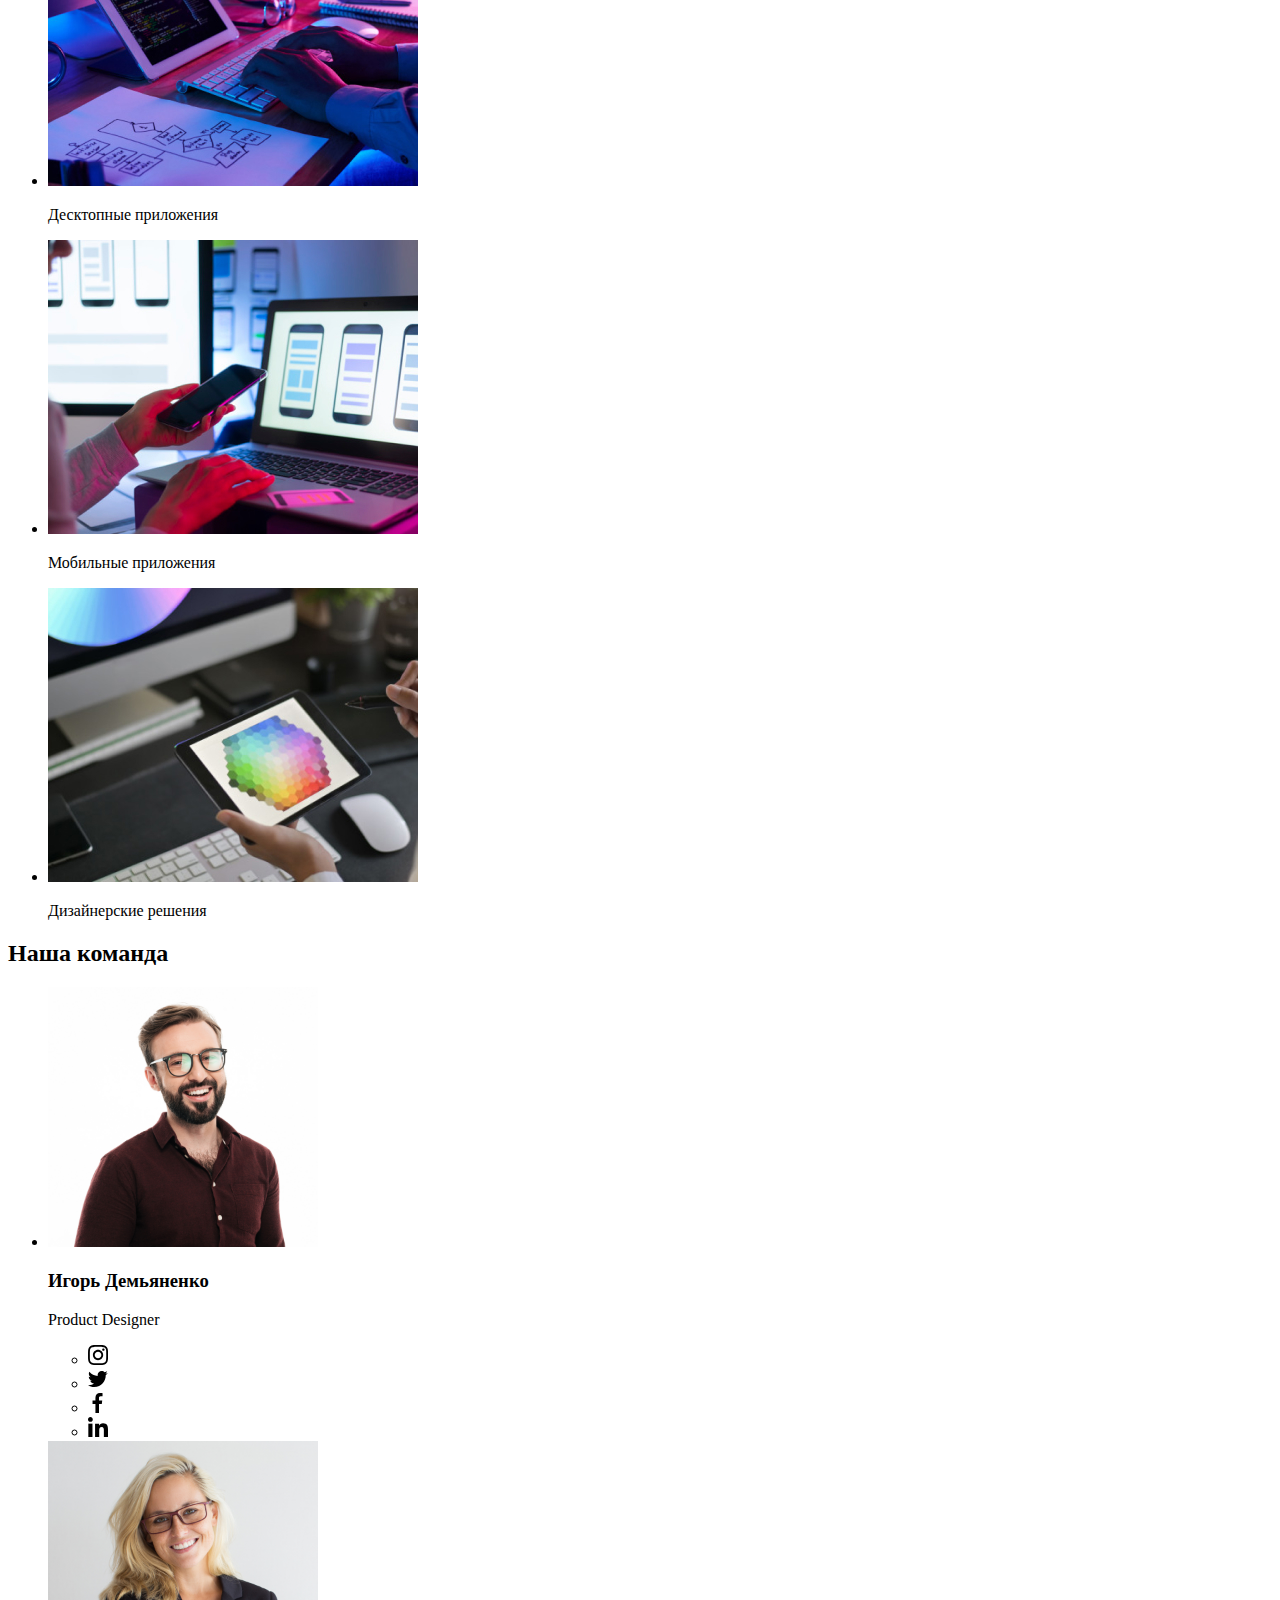
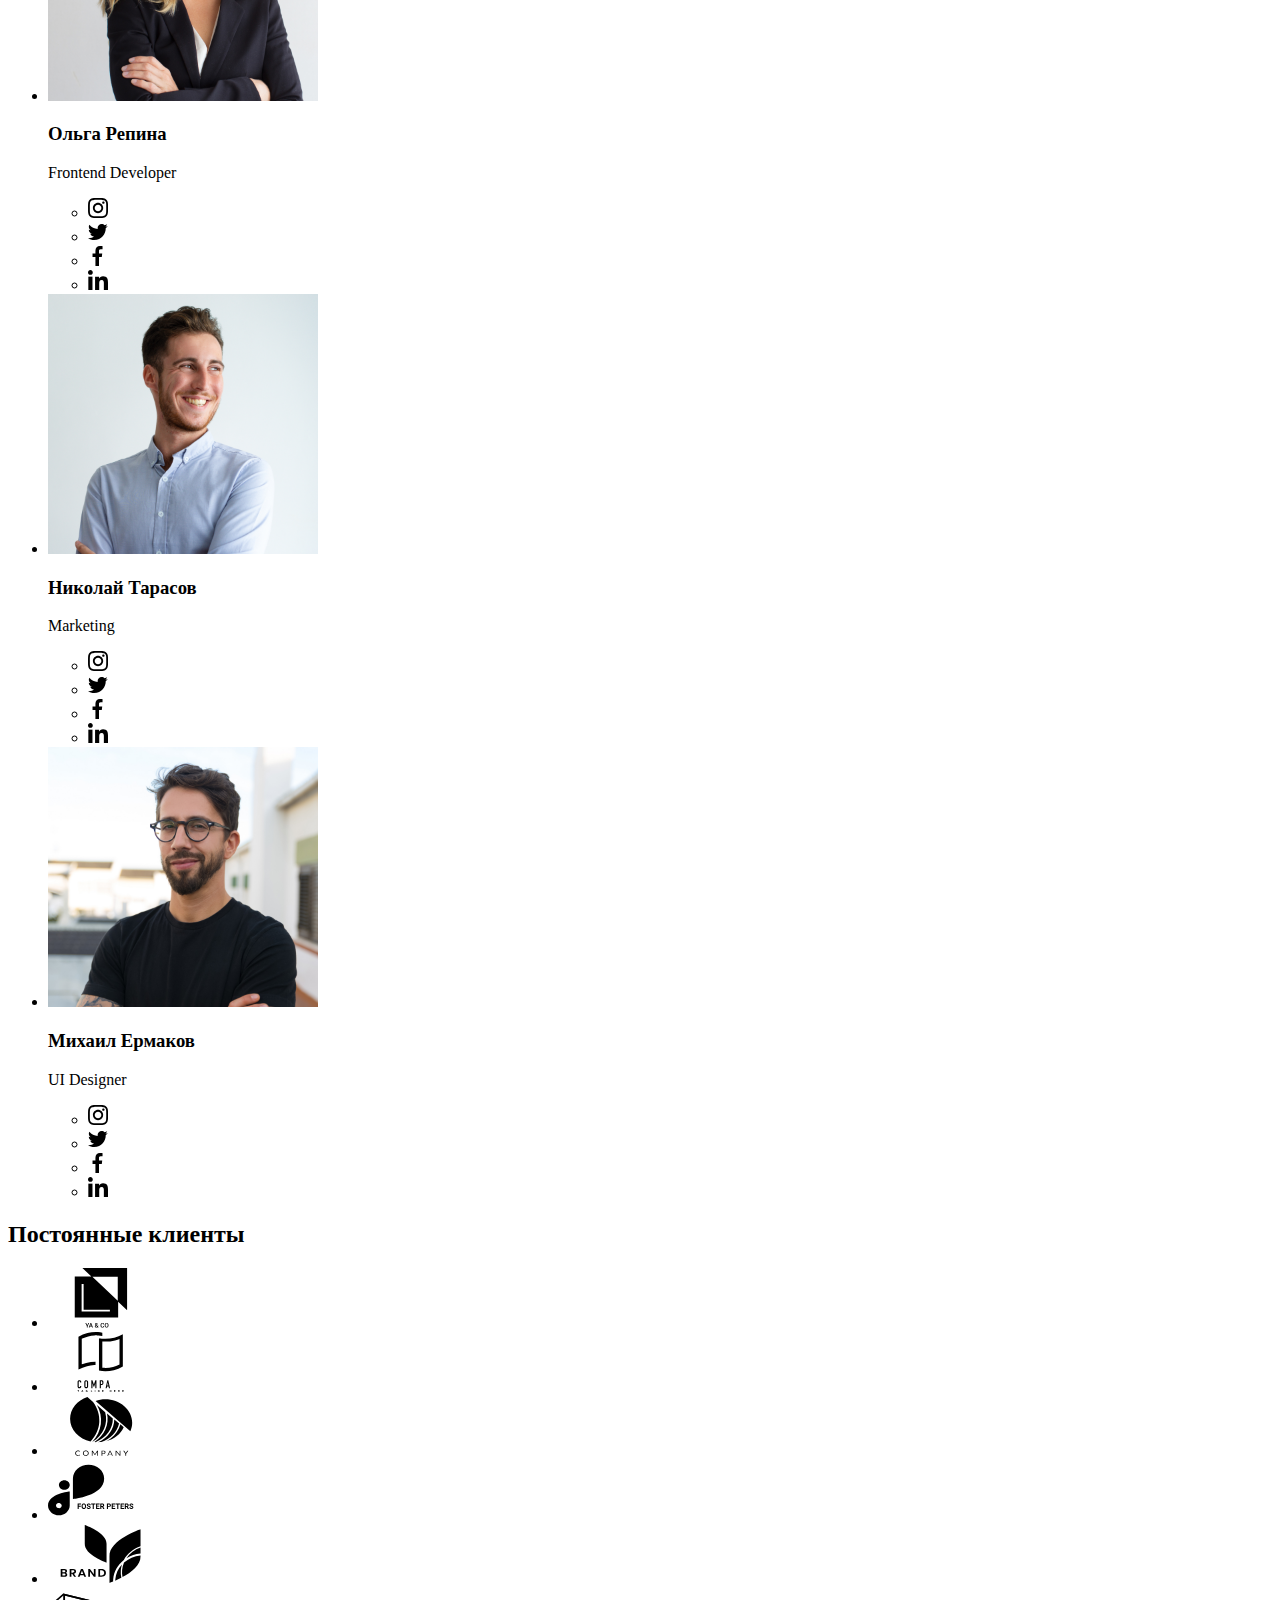
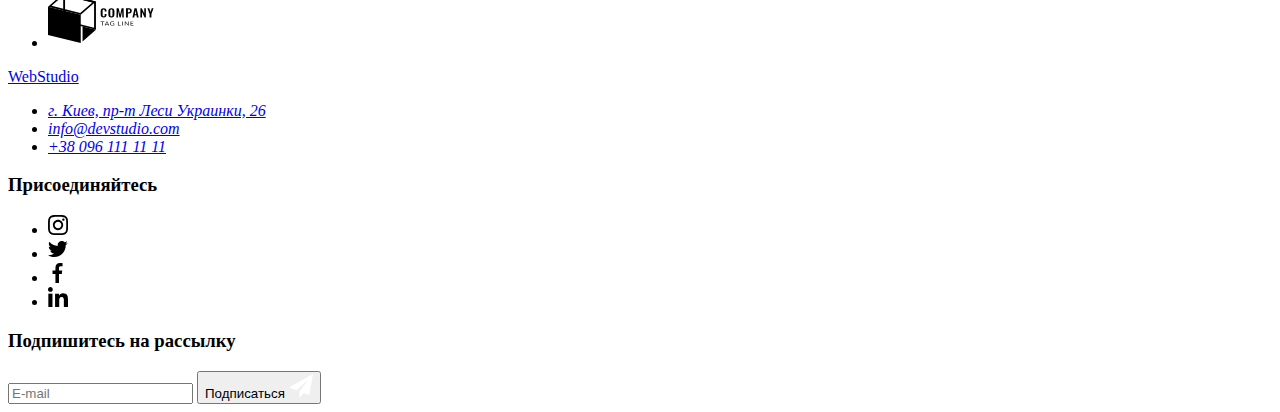
==== commit 06fba70c: "add variables" ====
--- a/index.html
+++ b/index.html
@@ -10,30 +10,30 @@
         crossorigin="anonymous" referrerpolicy="no-referrer" />
     <link href="https://fonts.googleapis.com/css2?family=Raleway:wght@700&family=Roboto:wght@400;500;700;900&display=swap"
         rel="stylesheet">
-    <link rel="stylesheet" href="./css/style.css"/>
+    <link rel="stylesheet" href="./css/main.min.css"/>
 </head>
 
 <body>
     <!-- Шапка сайта -->
     <header>
-        <div class="container nav">
-            <nav class="main-nav">
-                <a href="./index.html" class="logo"><span class="logo-web">Web</span>Studio</a>
+        <div class="container nav__container">
+            <nav class="nav__main">
+                <a href="./index.html" class="logo"><span class="logo__web">Web</span>Studio</a>
                 <ul class="site-nav">
-                    <li class="site-nav-item"><a href="./index.html" class="site-nav-link current">Студия</a></li>
-                    <li class="site-nav-item"><a href="./portfolio.html" class="site-nav-link">Портфолио</a></li>
-                    <li class="site-nav-item"><a href="" class="site-nav-link">Контакты</a></li>
+                    <li class="site-nav__item"><a href="./index.html" class="site-nav__link current">Студия</a></li>
+                    <li class="site-nav__item"><a href="./portfolio.html" class="site-nav__link">Портфолио</a></li>
+                    <li class="site-nav__item"><a href="" class="site-nav__link">Контакты</a></li>
                 </ul>
             </nav>
             <ul class="contacts-nav">
-                <li class="contacts-nav-item"><a href="mailto:info@devstudio.com" class="contacts-nav-link">
-                    <svg class="icon-mail" width="16" height="12">
-                    <use href="./img/symbol-defs.svg#icon-mail"></use>
-                    </svg>info@devstudio.com</a></li>
-                <li class="contacts-nav-item"><a href="tel:+380961111111" class="contacts-nav-link">
-                    <svg class="icon-tel" width="10" height="16">
-                    <use href="./img/symbol-defs.svg#icon-tel"></use>
-                </svg>+38 096 111 11 11</a></li>
+                <li class="contacts-nav__item"><a href="mailto:info@devstudio.com" class="contacts-nav__link">
+                        <svg class="contacts-nav__icon" width="16" height="12">
+                            <use href="./img/symbol-defs.svg#icon-mail"></use>
+                        </svg>info@devstudio.com</a></li>
+                <li class="contacts-nav__item"><a href="tel:+380961111111" class="contacts-nav__link">
+                        <svg class="contacts-nav__icon" width="10" height="16">
+                            <use href="./img/symbol-defs.svg#icon-tel"></use>
+                        </svg>+38 096 111 11 11</a></li>
             </ul>
         </div>
     </header>
@@ -41,47 +41,47 @@
                 <!-- Герой -->
                 <section class="hero">
                     <div class="container">
-                        <h1 class="hero-title">Эффективные решения для вашего бизнеса</h1>
-                        <button type="button" class="button hero-button" data-modal-open>Заказать услугу</button>
+                        <h1 class="hero__title">Эффективные решения для вашего бизнеса</h1>
+                        <button type="button" class="hero__button" data-modal-open>Заказать услугу</button>
                         <div class="backdrop is-hidden" data-modal>
                             <div class="modal">                                
-                                    <button class="button-close" data-modal-close><svg class="icon-Vector" width="11" height="11">
+                                    <button class="modal__button-close" data-modal-close><svg class="modal__icon" width="11" height="11">
                                             <use href="./img/symbol-defs.svg#icon-Vector"></use>
                                         </svg></button>                                
                                 <form action="#" class="form">
-                                    <p class="title-modal">Оставьте свои данные, мы вам перезвоним</p>
-                                        <label class="form-field">
-                                            <span class="form-name">Имя</span>                                            
-                                            <input class="form-input" type="text" name="name"/>
-                                            <svg class="form-icon" width="18" height="18">
+                                    <p class="form__title">Оставьте свои данные, мы вам перезвоним</p>
+                                        <label class="form__field">
+                                            <span class="form__name">Имя</span>                                            
+                                            <input class="form__input" type="text" name="name"/>
+                                            <svg class="form__icon" width="18" height="18">
                                                 <use href="./img/symbol-defs.svg#icon-person-black"></use>
                                             </svg>
                                         </label>                                  
-                                        <label class="form-field">
-                                            <span class="form-name">Телефон</span>
-                                            <input class="form-input" type="tel" name="tel" />
-                                            <svg class="form-icon" width="18" height="18">
+                                        <label class="form__field">
+                                            <span class="form__name">Телефон</span>
+                                            <input class="form__input" type="tel" name="tel" />
+                                            <svg class="form__icon" width="18" height="18">
                                                 <use href="./img/symbol-defs.svg#icon-blacktel"></use>
                                             </svg>
                                         </label>                                                                       
-                                        <label class="form-field">
-                                            <span class="form-name">Почта</span>                                            
-                                            <input class="form-input" type="email" name="email" />
-                                            <svg class="form-icon" width="18" height="18">
+                                        <label class="form__field">
+                                            <span class="form__name">Почта</span>                                            
+                                            <input class="form__input" type="email" name="email" />
+                                            <svg class="form__icon" width="18" height="18">
                                                 <use href="./img/symbol-defs.svg#icon-blackmail"></use>
                                             </svg>
                                         </label>                                
-                                        <label class="form-comment">
-                                            <span class="form-name">Комментарий</span>
-                                            <textarea class="textarea" name="comment" placeholder="Введите текст"></textarea>
+                                        <label class="form__comment">
+                                            <span class="form__name">Комментарий</span>
+                                            <textarea class="form__textarea" name="comment" placeholder="Введите текст"></textarea>
                                         </label>                                   
-                                        <label class="form-check">
-                                            <input class="checkbox" type="checkbox" name="policy" />
-                                            <span class="icon-check"></span>
-                                            <span>Соглашаюсь с рассылкой и принимаю <a href="" class="form-contract">Условия договора</a></span>
+                                        <label class="form__check">
+                                            <input class="form__checkbox" type="checkbox" name="policy" />
+                                            <span class="form__icon-check"></span>
+                                            <span>Соглашаюсь с рассылкой и принимаю <a href="" class="form__contract">Условия договора</a></span>
                                         </label>
                                                                 
-                                    <button type="submit" class="form-button">Отправить</button>
+                                    <button type="submit" class="form__button">Отправить</button>
                                 </form>                           
                             </div>
                         </div>
@@ -92,47 +92,47 @@
                 <section class="section">
                     <div class="container">
                         <h2 class="visually-hidden">Преимущества</h2>
-                        <ul class="feature">
-                            <li class= "feature-item">
-                                <div class="antenna">
-                                    <svg class="icon-antenna">
+                        <ul class="advantages">
+                            <li class= "advantages__item">
+                                <div class="advantages__image">
+                                    <svg class="advantages__icon">
                                         <use href="./img/symbol-defs.svg#icon-antenna"></use>
                                     </svg>
                                 </div>
-                                <h3 class="feature-title">Внимание к деталям</h3>
+                                <h3 class="advantages__title">Внимание к деталям</h3>
                                 <p>
                                     Идейные соображения, а также начало повседневной работы по формированию позиции.
                                 </p>
                             </li>
-                            <li class= "feature-item">
-                                <div class="clock">
-                                    <svg class="icon-clock">
+                            <li class= "advantages__item">
+                                <div class="advantages__image">
+                                    <svg class="advantages__icon">
                                         <use href="./img/symbol-defs.svg#icon-clock"></use>
                                     </svg>
                                 </div>
-                                <h3 class="feature-title">Пунктуальность</h3>
+                                <h3 class="advantages__title">Пунктуальность</h3>
                                 <p>
                                     Задача организации, в особенности же рамки и место обучения кадров влечет за собой.
                                 </p>
                             </li>
-                            <li class= "feature-item">
-                                <div class="diagram">
-                                    <svg class="icon-diagram">
+                            <li class= "advantages__item">
+                                <div class="advantages__image">
+                                    <svg class="advantages__icon">
                                         <use href="./img/symbol-defs.svg#icon-diagram"></use>
                                     </svg>
                                 </div>
-                                <h3 class="feature-title">Планирование</h3>
+                                <h3 class="advantages__title">Планирование</h3>
                                 <p>
                                     Равным образом консультация с широким активом в значительной степени обуславливает.
                                 </p>
                             </li>
-                            <li class= "feature-item">
-                                <div class="astronaut">
-                                    <svg class="icon-astronaut">
+                            <li class= "advantages__item">
+                                <div class="advantages__image">
+                                    <svg class="advantages__icon">
                                         <use href="./img/symbol-defs.svg#icon-astronaut"></use>
                                     </svg>
                                 </div>
-                                <h3 class="feature-title">Современные технологии</h3>
+                                <h3 class="advantages__title">Современные технологии</h3>
                                 <p>
                                     Значимость этих проблем настолько очевидна, что реализация плановых заданий.
                                 </p>
@@ -143,144 +143,144 @@
                 <!-- Примеры работ -->
                 <section class="section no-padding-top">
                     <div class="container">
-                        <h2 class="section-title">Чем мы занимаемся</h2>
-                        <ul class="work-list">
-                            <li class="work-item">
+                        <h2 class="section__title">Чем мы занимаемся</h2>
+                        <ul class="work__list">
+                            <li class="work__item">
                                 <img src="./img/img.jpg" alt="Компьютер" width="370" />
-                                <div class="work-name">
-                                    <p class="work-text">Десктопные приложения</p>
-                                </div>
-                            </li>
-                            <li class="work-item">
+                                <div class="work__name">
+                                    <p class="work__text">Десктопные приложения</p>
+                                </div>
+                            </li>
+                            <li class="work__item">
                                 <img src="./img/img(1).jpg" alt="Телефон" width="370" />
-                                <div class="work-name">
-                                    <p class="work-text">Мобильные приложения</p>
-                                </div>
-                            </li>
-                            <li class="work-item">
+                                <div class="work__name">
+                                    <p class="work__text">Мобильные приложения</p>
+                                </div>
+                            </li>
+                            <li class="work__item">
                                 <img src="./img/img(2).jpg" alt="Планшет" width="370" />
-                                <div class="work-name">
-                                    <p class="work-text">Дизайнерские решения</p>
+                                <div class="work__name">
+                                    <p class="work__text">Дизайнерские решения</p>
                                 </div>
                             </li>
                         </ul>
                     </div>
                 </section>
                 <!-- Наша команда -->
-                <section class="section team-section">
-                    <div class="container">
-                        <h2 class="section-title">Наша команда</h2>
+                <section class="section team__section">
+                    <div class="container">
+                        <h2 class="section__title">Наша команда</h2>
                         <ul class="team">
-                            <li class="team-item">
+                            <li class="team__item">
                                 <img src="./img/img(3).jpg" alt="Игорь Демьяненко" width="270" />
-                                <div class="team-name">
-                                    <h3 class="team-title">Игорь Демьяненко</h3>
-                                    <p class="team-text">Product Designer</p>
-                                    <ul class="icons">
-                                        <li class="icons-item">
-                                            <a href="" class="icon-link"><svg class="icon-svg" width="20" height="20">
+                                <div class="team__name">
+                                    <h3 class="team__title">Игорь Демьяненко</h3>
+                                    <p class="team__text">Product Designer</p>
+                                    <ul class="team-icons">
+                                        <li class="team-icons__item">
+                                            <a href="" class="team-icons__link"><svg class="team-icons__svg" width="20" height="20">
                                                 <use href="./img/symbol-defs.svg#icon-instagram"></use>
                                             </svg></a>
                                         </li>
-                                        <li class="icons-item">
-                                            <a href="" class="icon-link"><svg class="icon-svg" width="20" height="20">
+                                        <li class="team-icons__item">
+                                            <a href="" class="team-icons__link"><svg class="team-icons__svg" width="20" height="20">
                                                     <use href="./img/symbol-defs.svg#icon-twitter"></use>
                                                 </svg></a>
                                         </li>
-                                        <li class="icons-item">
-                                            <a href="" class="icon-link"><svg class="icon-svg" width="20" height="20">
+                                        <li class="team-icons__item">
+                                            <a href="" class="team-icons__link"><svg class="team-icons__svg" width="20" height="20">
                                                     <use href="./img/symbol-defs.svg#icon-facebook"></use>
                                                 </svg></a>
                                         </li>
-                                        <li class="icons-item">
-                                            <a href="" class="icon-link"><svg class="icon-svg" width="20" height="20">
+                                        <li class="team-icons__item">
+                                            <a href="" class="team-icons__link"><svg class="team-icons__svg" width="20" height="20">
                                                     <use href="./img/symbol-defs.svg#icon-linkedin"></use>
                                                 </svg></a>
                                         </li>
                                     </ul>
                                 </div>
                             </li>
-                            <li class="team-item">
+                            <li class="team__item">
                                 <img src="./img/img(4).jpg" alt="Ольга Репина" width="270" />
-                                <div class="team-name">
-                                    <h3 class="team-title">Ольга Репина</h3>
-                                    <p class="team-text">Frontend Developer</p>
-                                    <ul class="icons">
-                                        <li class="icons-item">
-                                            <a href="" class="icon-link"><svg class="icon-svg" width="20" height="20">
+                                <div class="team__name">
+                                    <h3 class="team__title">Ольга Репина</h3>
+                                    <p class="team__text">Frontend Developer</p>
+                                    <ul class="team-icons">
+                                        <li class="team-icons__item">
+                                            <a href="" class="team-icons__link"><svg class="team-icons__svg" width="20" height="20">
                                                     <use href="./img/symbol-defs.svg#icon-instagram"></use>
                                                 </svg></a>
                                         </li>
-                                        <li class="icons-item">
-                                            <a href="" class="icon-link"><svg class="icon-svg" width="20" height="20">
+                                        <li class="team-icons__item">
+                                            <a href="" class="team-icons__link"><svg class="team-icons__svg" width="20" height="20">
                                                     <use href="./img/symbol-defs.svg#icon-twitter"></use>
                                                 </svg></a>
                                         </li>
-                                        <li class="icons-item">
-                                            <a href="" class="icon-link"><svg class="icon-svg" width="20" height="20">
+                                        <li class="team-icons__item">
+                                            <a href="" class="team-icons__link"><svg class="team-icons__svg" width="20" height="20">
                                                     <use href="./img/symbol-defs.svg#icon-facebook"></use>
                                                 </svg></a>
                                         </li>
-                                        <li class="icons-item">
-                                            <a href="" class="icon-link"><svg class="icon-svg" width="20" height="20">
+                                        <li class="team-icons__item">
+                                            <a href="" class="team-icons__link"><svg class="team-icons__svg" width="20" height="20">
                                                     <use href="./img/symbol-defs.svg#icon-linkedin"></use>
                                                 </svg></a>
                                         </li>
                                     </ul>
                                 </div>
                             </li>
-                            <li class="team-item">
+                            <li class="team__item">
                                 <img src="./img/img(5).jpg" alt="Николай Тарасов" width="270" />
-                                <div class="team-name">
-                                    <h3 class="team-title">Николай Тарасов</h3>
-                                    <p class="team-text">Marketing</p>
-                                    <ul class="icons">
-                                        <li class="icons-item">
-                                            <a href="" class="icon-link"><svg class="icon-svg" width="20" height="20">
+                                <div class="team__name">
+                                    <h3 class="team__title">Николай Тарасов</h3>
+                                    <p class="team__text">Marketing</p>
+                                    <ul class="team-icons">
+                                        <li class="team-icons__item">
+                                            <a href="" class="team-icons__link"><svg class="team-icons__svg" width="20" height="20">
                                                     <use href="./img/symbol-defs.svg#icon-instagram"></use>
                                                 </svg></a>
                                         </li>
-                                        <li class="icons-item">
-                                            <a href="" class="icon-link"><svg class="icon-svg" width="20" height="20">
+                                        <li class="team-icons__item">
+                                            <a href="" class="team-icons__link"><svg class="team-icons__svg" width="20" height="20">
                                                     <use href="./img/symbol-defs.svg#icon-twitter"></use>
                                                 </svg></a>
                                         </li>
-                                        <li class="icons-item">
-                                            <a href="" class="icon-link"><svg class="icon-svg" width="20" height="20">
+                                        <li class="team-icons__item">
+                                            <a href="" class="team-icons__link"><svg class="team-icons__svg" width="20" height="20">
                                                     <use href="./img/symbol-defs.svg#icon-facebook"></use>
                                                 </svg></a>
                                         </li>
-                                        <li class="icons-item">
-                                            <a href="" class="icon-link"><svg class="icon-svg" width="20" height="20">
+                                        <li class="team-icons__item">
+                                            <a href="" class="team-icons__link"><svg class="team-icons__svg" width="20" height="20">
                                                     <use href="./img/symbol-defs.svg#icon-linkedin"></use>
                                                 </svg></a>
                                         </li>
                                     </ul>
                                 </div>
                             </li>
-                            <li class="team-item">
+                            <li class="team__item">
                                 <img src="./img/img(6).jpg" alt="Михаил Ермаков" width="270" />
-                                <div class="team-name">
-                                    <h3 class="team-title">Михаил Ермаков</h3>
-                                    <p class="team-text">UI Designer</p>
-                                    <ul class="icons">
-                                        <li class="icons-item">
-                                            <a href="" class="icon-link"><svg class="icon-svg" width="20" height="20">
+                                <div class="team__name">
+                                    <h3 class="team__title">Михаил Ермаков</h3>
+                                    <p class="team__text">UI Designer</p>
+                                    <ul class="team-icons">
+                                        <li class="team-icons__item">
+                                            <a href="" class="team-icons__link"><svg class="team-icons__svg" width="20" height="20">
                                                     <use href="./img/symbol-defs.svg#icon-instagram"></use>
                                                 </svg></a>
                                         </li>
-                                        <li class="icons-item">
-                                            <a href="" class="icon-link"><svg class="icon-svg" width="20" height="20">
+                                        <li class="team-icons__item">
+                                            <a href="" class="team-icons__link"><svg class="team-icons__svg" width="20" height="20">
                                                     <use href="./img/symbol-defs.svg#icon-twitter"></use>
                                                 </svg></a>
                                         </li>
-                                        <li class="icons-item">
-                                            <a href="" class="icon-link"><svg class="icon-svg" width="20" height="20">
+                                        <li class="team-icons__item">
+                                            <a href="" class="team-icons__link"><svg class="team-icons__svg" width="20" height="20">
                                                     <use href="./img/symbol-defs.svg#icon-facebook"></use>
                                                 </svg></a>
                                         </li>
-                                        <li class="icons-item">
-                                            <a href="" class="icon-link"><svg class="icon-svg" width="20" height="20">
+                                        <li class="team-icons__item">
+                                            <a href="" class="team-icons__link"><svg class="team-icons__svg" width="20" height="20">
                                                     <use href="./img/symbol-defs.svg#icon-linkedin"></use>
                                                 </svg></a>
                                         </li>
@@ -293,35 +293,35 @@
                 <!--Постоянные клиенты-->
                 <section class="section">
                     <div class="container">
-                        <h2 class="section-title">Постоянные клиенты</h2>
+                        <h2 class="section__title">Постоянные клиенты</h2>
                         <ul class="clients">
-                            <li class="clients-item">
-                                <a href="" class="client-company"><svg class="client" width="106" height="60">
+                            <li class="clients__item">
+                                <a href="" class="clients__link"><svg class="clients__image" width="106" height="60">
                                         <use href="./img/symbol-defs.svg#icon-company1"></use>
                                     </svg></a>
                             </li>
-                            <li class="clients-item">
-                                <a href="" class="client-company"><svg class="client" width="106" height="60">
+                            <li class="clients__item">
+                                <a href="" class="clients__link"><svg class="clients__image" width="106" height="60">
                                         <use href="./img/symbol-defs.svg#icon-company2"></use>
                                     </svg></a>
                             </li>
-                            <li class="clients-item">
-                                <a href="" class="client-company"><svg class="client" width="106" height="60">
+                            <li class="clients__item">
+                                <a href="" class="clients__link"><svg class="clients__image" width="106" height="60">
                                         <use href="./img/symbol-defs.svg#icon-company3"></use>
                                     </svg></a>
                             </li>
-                            <li class="clients-item">
-                                <a href="" class="client-company"><svg class="client" width="106" height="60">
+                            <li class="clients__item">
+                                <a href="" class="clients__link"><svg class="clients__image" width="106" height="60">
                                         <use href="./img/symbol-defs.svg#icon-company4"></use>
                                     </svg></a>
                             </li>
-                            <li class="clients-item">
-                                <a href="" class="client-company"><svg class="client" width="106" height="60">
+                            <li class="clients__item">
+                                <a href="" class="clients__link"><svg class="clients__image" width="106" height="60">
                                         <use href="./img/symbol-defs.svg#icon-company5"></use>
                                     </svg></a>
                             </li>
-                            <li class="clients-item">
-                                <a href="" class="client-company"><svg class="client" width="106" height="60">
+                            <li class="clients__item">
+                                <a href="" class="clients__link"><svg class="clients__image" width="106" height="60">
                                         <use href="./img/symbol-defs.svg#icon-company6"></use>
                                     </svg></a>
                             </li>
@@ -331,56 +331,60 @@
             </main>
             <!-- Футер -->
             <footer>
-                <div class="container container-footer">
+                <div class="container footer__container">
                     <div class="address">
-                    <a href="./index.html" class="logo-footer"><span class="logo-web">Web</span>Studio</a>
-                    <address>
-                        <ul>
-                            <li class="item-address"><a href="https://goo.gl/maps/Y731SHwb4K6uivzs8" target="_blank" rel="noreferrer noopener"
-                                    class="list-address">г. Киев, пр-т Леси Украинки, 26</a></li>
-                            <li class="item-link"><a href="mailto:info@devstudio.com" class="footer-link">info@devstudio.com</a></li>
-                            <li class="item-link"><a href="tel:+380961111111" class="footer-link">+38 096 111 11 11</a></li>
-                        </ul>
-                    </address>
+                        <a href="./index.html" class="logo__footer"><span class="logo__web">Web</span>Studio</a>
+                        <address>
+                            <ul>
+                                <li><a href="https://goo.gl/maps/Y731SHwb4K6uivzs8" target="_blank" rel="noreferrer noopener"
+                                        class="address__map">г. Киев, пр-т Леси Украинки, 26</a></li>
+                                <li class="address__item"><a href="mailto:info@devstudio.com"
+                                        class="address__link">info@devstudio.com</a>
+                                </li>
+                                <li class="address__item"><a href="tel:+380961111111" class="address__link">+38 096 111 11 11</a>
+                                </li>
+                            </ul>
+                        </address>
                     </div>
                     <div>
-                    <h3 class="add-title">Присоединяйтесь</h3>
-                    <ul class="icons-footer">
-                        <li class="icons-add">
-                            <a href="" class="add-link"><svg class="add-svg" width="20" height="20">
-                                    <use href="./img/symbol-defs.svg#icon-instagram"></use>
-                                </svg></a>
-                        </li>
-                        <li class="icons-add">
-                            <a href="" class="add-link"><svg class="add-svg" width="20" height="20">
-                                    <use href="./img/symbol-defs.svg#icon-twitter"></use>
-                                </svg></a>
-                        </li>
-                        <li class="icons-add">
-                            <a href="" class="add-link"><svg class="add-svg" width="20" height="20">
-                                    <use href="./img/symbol-defs.svg#icon-facebook"></use>
-                                </svg></a>
-                        </li>
-                        <li class="icons-add">
-                            <a href="" class="add-link"><svg class="add-svg" width="20" height="20">
-                                    <use href="./img/symbol-defs.svg#icon-linkedin"></use>
-                                </svg></a>
-                        </li>
-                    </ul>
-                    </div>
-                    <div class="send">
-                        <h3 class="add-title">Подпишитесь на рассылку</h3>
-                        <form class="form-email">
+                        <h3 class="footer__title">Присоединяйтесь</h3>
+                        <ul class="join__set">
+                            <li class="join__item">
+                                <a href="" class="join__link"><svg class="join__svg" width="20" height="20">
+                                        <use href="./img/symbol-defs.svg#icon-instagram"></use>
+                                    </svg></a>
+                            </li>
+                            <li class="join__item">
+                                <a href="" class="join__link"><svg class="join__svg" width="20" height="20">
+                                        <use href="./img/symbol-defs.svg#icon-twitter"></use>
+                                    </svg></a>
+                            </li>
+                            <li class="join__item">
+                                <a href="" class="join__link"><svg class="join__svg" width="20" height="20">
+                                        <use href="./img/symbol-defs.svg#icon-facebook"></use>
+                                    </svg></a>
+                            </li>
+                            <li class="join__item">
+                                <a href="" class="join__link"><svg class="join__svg" width="20" height="20">
+                                        <use href="./img/symbol-defs.svg#icon-linkedin"></use>
+                                    </svg></a>
+                            </li>
+                        </ul>
+                    </div>
+                    <div class="subscription">
+                        <h3 class="footer__title">Подпишитесь на рассылку</h3>
+                        <form class="subscription__form">
                             <label>
-                                <input class="email" type="email" name="email" placeholder="E-mail" />
+                                <input type="email" name="email" placeholder="E-mail" />
                             </label>
-                            <button type="submit" class="button-mailing">Подписаться <svg class="send-svg" width="24" height="24">
-                                <use href="./img/symbol-defs.svg#icon-send"></use>
-                            </svg></button>
-                        </form>                        
+                            <button type="submit" class="subscription__button">Подписаться <svg class="subscription__svg" width="24"
+                                    height="24">
+                                    <use href="./img/symbol-defs.svg#icon-send"></use>
+                                </svg></button>
+                        </form>
                     </div>
                 </div>
-            </footer>             
+            </footer>
     <script src="./js/modal.js"></script>
 </body>
 </html>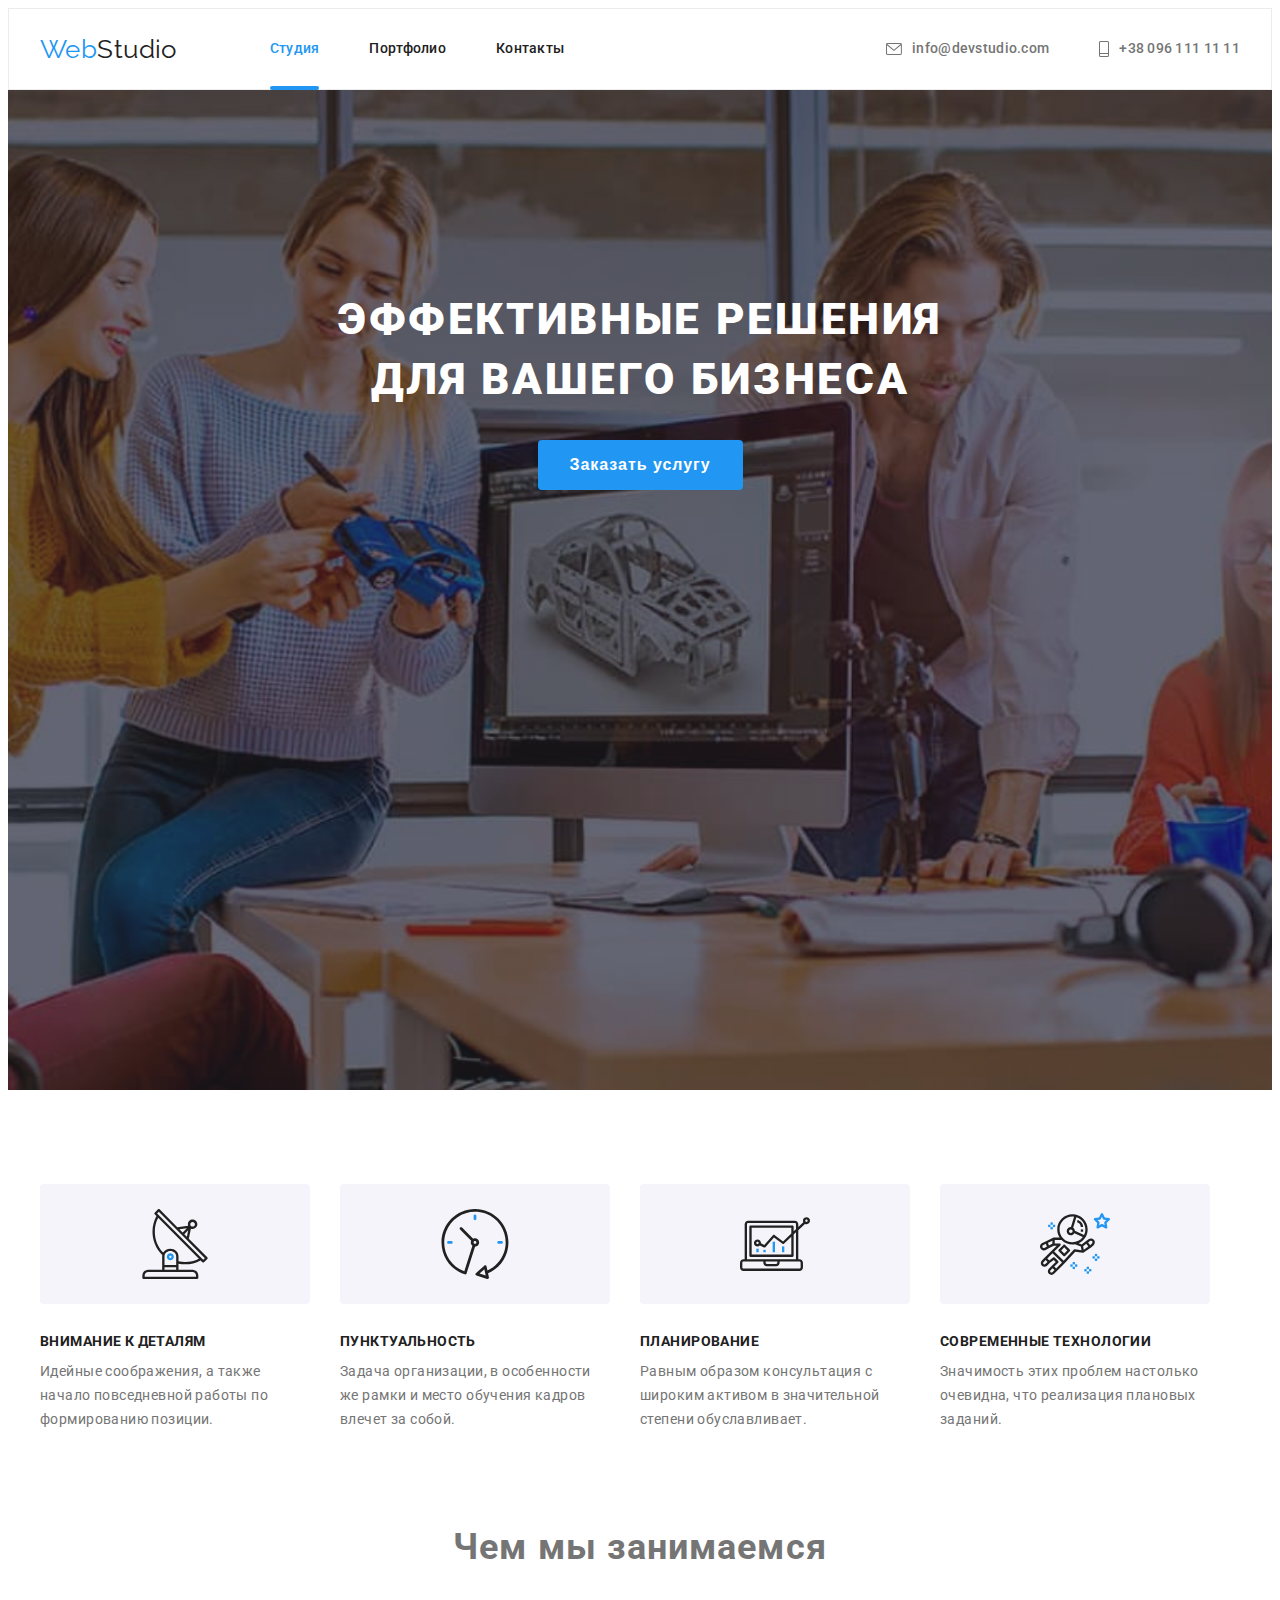
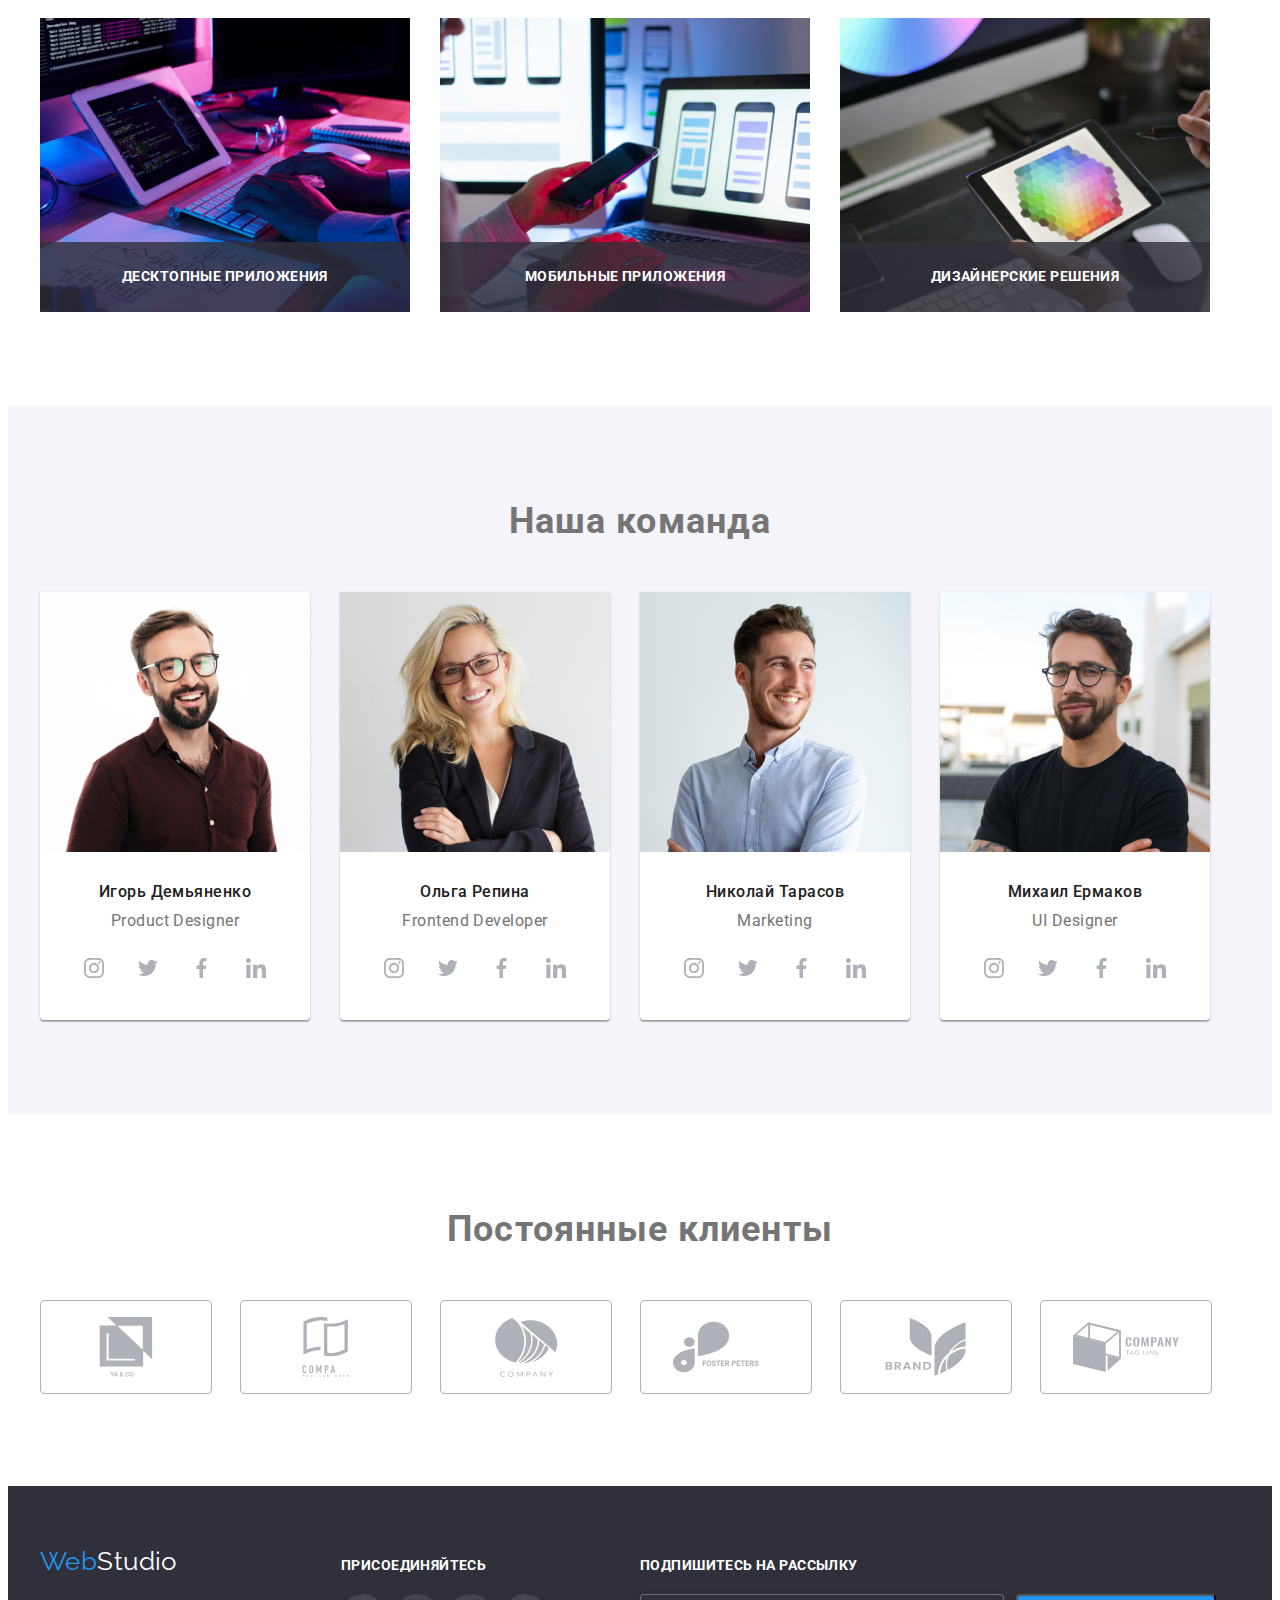
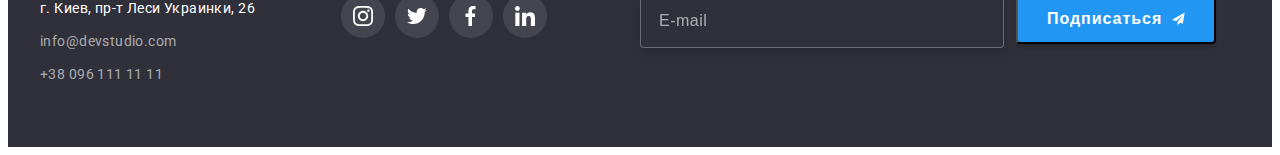
==== commit af56f8ff: "сorrect HW" ====
--- a/index.html
+++ b/index.html
@@ -15,12 +15,12 @@
 
 <body>
     <!-- Шапка сайта -->
-    <header>
-        <div class="container nav__container">
-            <nav class="nav__main">
+    <header class="header">
+        <div class="container header__container">
+            <nav class="nav">
                 <a href="./index.html" class="logo"><span class="logo__web">Web</span>Studio</a>
                 <ul class="site-nav">
-                    <li class="site-nav__item"><a href="./index.html" class="site-nav__link current">Студия</a></li>
+                    <li class="site-nav__item"><a href="./index.html" class="site-nav__link site-nav__link--current">Студия</a></li>
                     <li class="site-nav__item"><a href="./portfolio.html" class="site-nav__link">Портфолио</a></li>
                     <li class="site-nav__item"><a href="" class="site-nav__link">Контакты</a></li>
                 </ul>
@@ -94,7 +94,7 @@
                         <h2 class="visually-hidden">Преимущества</h2>
                         <ul class="advantages">
                             <li class= "advantages__item">
-                                <div class="advantages__image">
+                                <div class="advantages__box">
                                     <svg class="advantages__icon">
                                         <use href="./img/symbol-defs.svg#icon-antenna"></use>
                                     </svg>
@@ -105,7 +105,7 @@
                                 </p>
                             </li>
                             <li class= "advantages__item">
-                                <div class="advantages__image">
+                                <div class="advantages__box">
                                     <svg class="advantages__icon">
                                         <use href="./img/symbol-defs.svg#icon-clock"></use>
                                     </svg>
@@ -116,7 +116,7 @@
                                 </p>
                             </li>
                             <li class= "advantages__item">
-                                <div class="advantages__image">
+                                <div class="advantages__box">
                                     <svg class="advantages__icon">
                                         <use href="./img/symbol-defs.svg#icon-diagram"></use>
                                     </svg>
@@ -127,7 +127,7 @@
                                 </p>
                             </li>
                             <li class= "advantages__item">
-                                <div class="advantages__image">
+                                <div class="advantages__box">
                                     <svg class="advantages__icon">
                                         <use href="./img/symbol-defs.svg#icon-astronaut"></use>
                                     </svg>
@@ -141,25 +141,25 @@
                     </div>
                 </section>
                 <!-- Примеры работ -->
-                <section class="section no-padding-top">
+                <section class="section section--no-padding-top">
                     <div class="container">
                         <h2 class="section__title">Чем мы занимаемся</h2>
-                        <ul class="work__list">
+                        <ul class="work">
                             <li class="work__item">
                                 <img src="./img/img.jpg" alt="Компьютер" width="370" />
-                                <div class="work__name">
+                                <div class="work__box">
                                     <p class="work__text">Десктопные приложения</p>
                                 </div>
                             </li>
                             <li class="work__item">
                                 <img src="./img/img(1).jpg" alt="Телефон" width="370" />
-                                <div class="work__name">
+                                <div class="work__box">
                                     <p class="work__text">Мобильные приложения</p>
                                 </div>
                             </li>
                             <li class="work__item">
                                 <img src="./img/img(2).jpg" alt="Планшет" width="370" />
-                                <div class="work__name">
+                                <div class="work__box">
                                     <p class="work__text">Дизайнерские решения</p>
                                 </div>
                             </li>
@@ -173,7 +173,7 @@
                         <ul class="team">
                             <li class="team__item">
                                 <img src="./img/img(3).jpg" alt="Игорь Демьяненко" width="270" />
-                                <div class="team__name">
+                                <div class="team__box">
                                     <h3 class="team__title">Игорь Демьяненко</h3>
                                     <p class="team__text">Product Designer</p>
                                     <ul class="team-icons">
@@ -202,7 +202,7 @@
                             </li>
                             <li class="team__item">
                                 <img src="./img/img(4).jpg" alt="Ольга Репина" width="270" />
-                                <div class="team__name">
+                                <div class="team__box">
                                     <h3 class="team__title">Ольга Репина</h3>
                                     <p class="team__text">Frontend Developer</p>
                                     <ul class="team-icons">
@@ -231,7 +231,7 @@
                             </li>
                             <li class="team__item">
                                 <img src="./img/img(5).jpg" alt="Николай Тарасов" width="270" />
-                                <div class="team__name">
+                                <div class="team__box">
                                     <h3 class="team__title">Николай Тарасов</h3>
                                     <p class="team__text">Marketing</p>
                                     <ul class="team-icons">
@@ -260,7 +260,7 @@
                             </li>
                             <li class="team__item">
                                 <img src="./img/img(6).jpg" alt="Михаил Ермаков" width="270" />
-                                <div class="team__name">
+                                <div class="team__box">
                                     <h3 class="team__title">Михаил Ермаков</h3>
                                     <p class="team__text">UI Designer</p>
                                     <ul class="team-icons">
@@ -296,32 +296,32 @@
                         <h2 class="section__title">Постоянные клиенты</h2>
                         <ul class="clients">
                             <li class="clients__item">
-                                <a href="" class="clients__link"><svg class="clients__image" width="106" height="60">
+                                <a href="" class="clients__link"><svg class="clients__icon" width="106" height="60">
                                         <use href="./img/symbol-defs.svg#icon-company1"></use>
                                     </svg></a>
                             </li>
                             <li class="clients__item">
-                                <a href="" class="clients__link"><svg class="clients__image" width="106" height="60">
+                                <a href="" class="clients__link"><svg class="clients__icon" width="106" height="60">
                                         <use href="./img/symbol-defs.svg#icon-company2"></use>
                                     </svg></a>
                             </li>
                             <li class="clients__item">
-                                <a href="" class="clients__link"><svg class="clients__image" width="106" height="60">
+                                <a href="" class="clients__link"><svg class="clients__icon" width="106" height="60">
                                         <use href="./img/symbol-defs.svg#icon-company3"></use>
                                     </svg></a>
                             </li>
                             <li class="clients__item">
-                                <a href="" class="clients__link"><svg class="clients__image" width="106" height="60">
+                                <a href="" class="clients__link"><svg class="clients__icon" width="106" height="60">
                                         <use href="./img/symbol-defs.svg#icon-company4"></use>
                                     </svg></a>
                             </li>
                             <li class="clients__item">
-                                <a href="" class="clients__link"><svg class="clients__image" width="106" height="60">
+                                <a href="" class="clients__link"><svg class="clients__icon" width="106" height="60">
                                         <use href="./img/symbol-defs.svg#icon-company5"></use>
                                     </svg></a>
                             </li>
                             <li class="clients__item">
-                                <a href="" class="clients__link"><svg class="clients__image" width="106" height="60">
+                                <a href="" class="clients__link"><svg class="clients__icon" width="106" height="60">
                                         <use href="./img/symbol-defs.svg#icon-company6"></use>
                                     </svg></a>
                             </li>
--- a/css/main.min.css
+++ b/css/main.min.css
@@ -0,0 +1,2 @@
+body{color:#757575;background:#fff;font-family:Roboto, sans-serif;letter-spacing:0.03em;font-size:14px;line-height:1.71}.container{width:1200px;padding-left:15px;padding-right:15px;margin-right:auto;margin-left:auto}.section{padding-top:94px;padding-bottom:94px}.section__title{color:var(--title-text-color);font-weight:700;font-size:36px;line-height:1.17;text-align:center;letter-spacing:0.03em;margin-top:0;margin-bottom:50px}.section--no-padding-top{padding-top:0}.visually-hidden{position:absolute;white-space:nowrap;width:1px;height:1px;overflow:hidden;border:0;padding:0;clip:rect(0 0 0 0);clip-path:inset(50%);margin:-1px}ul{list-style:none;padding:0;margin:0}p{margin:0}a{text-decoration:none}img{display:block;max-width:100%;height:auto}.backdrop{opacity:1;position:fixed;top:0;left:0;width:100%;height:100%;background:rgba(0,0,0,0.2);z-index:5;transition:opacity 250ms cubic-bezier(0.4, 0, 0.2, 1)}.backdrop.is-hidden{opacity:0;pointer-events:none}.modal{position:absolute;top:50%;left:50%;transform:translate(-50%, -50%);width:528px;height:581px;background:#ffffff;box-shadow:0px 1px 3px rgba(0,0,0,0.12),0px 1px 1px rgba(0,0,0,0.14),0px 2px 1px rgba(0,0,0,0.2);border-radius:4px;transition:transform 250ms cubic-bezier(0.4, 0, 0.2, 1)}.modal__button-close{position:absolute;display:flex;align-items:center;justify-content:center;top:8px;right:8px;width:30px;height:30px;color:#000000;background:#ffffff;border:1px solid rgba(0,0,0,0.1);border-radius:50%;cursor:pointer;transition-property:color;transition-duration:250ms;transition-timing-function:cubic-bezier(0.4, 0, 0.2, 1)}.modal__button-close:hover,.modal__button-close:focus{color:#2196f3}.modal__icon{fill:currentColor}header{border:1px solid #ececec}.header__container{display:flex;align-items:center}.nav{display:flex;align-items:center}.site-nav{display:flex;align-items:center;margin-left:93px}.contacts-nav__item:not(:last-child),.site-nav__item:not(:last-child){margin-right:50px}.site-nav__link{display:block;padding-top:32px;padding-bottom:32px;color:#212121;font-weight:500;line-height:1.14;letter-spacing:0.02em;text-decoration:none;transition-property:color;transition-duration:250ms;transition-timing-function:cubic-bezier(0.4, 0, 0.2, 1)}.site-nav__link:hover,.site-nav__link:focus{color:#2196f3}.site-nav__link--current{color:#2196f3;position:relative}.site-nav__link--current::after{content:"";position:absolute;left:0;bottom:-1px;display:block;width:100%;height:4px;background:#2196f3;border-radius:2px}.contacts-nav{display:flex;margin-left:auto}.contacts-nav__link{display:flex;align-items:center;color:#757575;font-weight:500;line-height:1.14;letter-spacing:0.02em;text-decoration:none;transition-property:color;transition-duration:250ms;transition-timing-function:cubic-bezier(0.4, 0, 0.2, 1)}.contacts-nav__link:hover,.contacts-nav__link:focus{color:#2196f3}.contacts-nav__link:not(:last-child){margin-right:50px}.contacts-nav__icon{margin-right:10px;fill:currentcolor}.logo{color:#212121;font-family:Raleway, sans-serif;font-size:26px;line-height:1.19;text-decoration:none}.logo__footer{display:inline-block;margin-bottom:20px;color:#fff;font-family:Raleway, sans-serif;font-size:26px;line-height:1.19;text-decoration:none}.logo__web{color:#2196f3}.hero{background-color:#2f303a;text-align:center;padding:200px 0;max-width:1600px;height:600px;margin-left:auto;margin-right:auto;background-image:linear-gradient(to right, rgba(47,48,58,0.4), rgba(47,48,58,0.4)),url("../img/Img(7).jpg");background-repeat:no-repeat;background-position:center;background-size:cover}.hero__title{color:#fff;font-weight:900;font-size:44px;line-height:1.36;text-align:center;letter-spacing:0.06em;text-transform:uppercase;width:696px;margin:0 auto 30px}.hero__button{border:transparent;color:#fff;background-color:#2196f3;text-decoration:none;font-weight:700;font-size:16px;line-height:1.9;letter-spacing:0.06em;text-align:center;display:inline-block;padding:10px 32px;min-width:200px;border-radius:4px;cursor:pointer}.form{padding:40px}.form__title{margin-top:0;margin-bottom:12px;font-weight:700;font-size:20px;line-height:1.15;text-align:center;letter-spacing:0.03em;color:#212121}.form__field{position:relative;display:flex;flex-direction:column;margin-bottom:10px;color:#212121}.form__name{font-weight:400;font-size:12px;line-height:1.17;letter-spacing:0.01em;color:var(--primery-text-color);margin-right:auto;margin-bottom:4px}.form__input{height:40px;border:1px solid rgba(33,33,33,0.2);border-radius:4px;cursor:pointer;outline:none;padding-right:10px;padding-left:42px;transition-property:color;transition-duration:250ms;transition-timing-function:cubic-bezier(0.4, 0, 0.2, 1)}.form__input:hover,.form__input:focus{border:1px solid #2196f3}.form__icon{position:absolute;top:50%;left:15px;fill:currentcolor;transition-property:color;transition-duration:250ms;transition-timing-function:cubic-bezier(0.4, 0, 0.2, 1)}.form__input:hover ~ .form__icon,.form__input:focus ~ .form__icon{color:#2196f3}textarea{resize:none}.form__textarea{outline:none;transition-property:border;transition-duration:250ms;transition-timing-function:cubic-bezier(0.4, 0, 0.2, 1)}.form__textarea:hover,.form__textarea:focus{border:1px solid #2196f3}.form__comment textarea{margin:0;padding:12px 16px;height:120px;border:1px solid rgba(33,33,33,0.2);border-radius:4px;cursor:pointer}.form__comment textarea::placeholder{font-weight:400;font-size:12px;line-height:1.17;letter-spacing:0.01em;color:rgba(117,117,117,0.5)}.form__comment{display:flex;flex-direction:column;margin-bottom:20px}.form__check{display:flex;justify-content:center;align-items:center}.form__icon-check{display:inline-block;width:16px;height:15px;margin-right:7px;border:2px solid #212121;border-radius:2px}.form__checkbox:checked+.form__icon-check{border:1px solid #2196f3;background-color:#2196f3;background-image:url("../img/check.svg");background-size:contain;background-position:center;background-origin:border-box}.form__checkbox{appearance:none;position:absolute}.form__contract{text-decoration-skip-ink:none;text-decoration:underline;font-weight:400;font-size:14px;line-height:1.71;letter-spacing:0.03em;color:#2196f3}.form__button{border:transparent;display:flex;align-items:center;justify-content:center;margin:30px auto 0;width:200px;height:50px;background:#2196f3;box-shadow:0px 4px 4px rgba(0,0,0,0.15);border-radius:4px;font-weight:700;font-size:16px;line-height:1.88;color:#fff;cursor:pointer}.advantages{display:flex}.advantages__item{width:270px}.advantages__item:not(:last-child){margin-right:30px}.advantages__title{color:#212121;font-weight:700;font-size:14px;line-height:1.14;letter-spacing:0.03em;text-transform:uppercase;margin-top:0;margin-bottom:10px}.advantages__box{display:flex;align-items:center;justify-content:center;width:270px;height:120px;background-color:#f5f4fa;border-radius:4px;margin-bottom:30px}.advantages__icon{width:70px;height:70px}.work{display:flex}.work__item{position:relative}.work__item:not(:last-child){margin-right:30px}.work__box{display:flex;align-items:center;justify-content:center;position:absolute;bottom:0;left:0;width:100%;height:70px;background:rgba(47,48,58,0.8)}.work__text{font-weight:700;font-size:14px;line-height:1.14;letter-spacing:0.03em;text-transform:uppercase;color:#fff}.team{display:flex}.team__title{color:#212121;font-weight:500;font-size:16px;line-height:1.19;letter-spacing:0.03em;margin-top:0;margin-bottom:10px}.team__section{background-color:#f5f4fa}.team__text{font-size:16px;line-height:1.19;letter-spacing:0.03em}.team__item{background-color:#fff;box-shadow:0px 1px 3px rgba(0,0,0,0.12),0px 1px 1px rgba(0,0,0,0.14),0px 2px 1px rgba(0,0,0,0.2);border-radius:0px 0px 4px 4px}.team__item:not(:last-child){margin-right:30px}.team__box{text-align:center;padding-top:30px;padding-bottom:30px}.team-icons{display:flex;justify-content:center;margin-top:16px}.team-icons__item{width:44px;height:44px}.team-icons__item:not(:last-child){margin-right:10px}.team-icons__link{color:#afb1b8;display:flex;width:100%;height:100%;align-items:center;justify-content:center;border-radius:50%;transition-property:color, background-color;transition-duration:250ms, 250ms;transition-timing-function:cubic-bezier(0.4, 0, 0.2, 1),cubic-bezier(0.4, 0, 0.2, 1)}.team-icons__link:hover,.team-icons__link:focus{background-color:#2196f3;color:#fff}.team-icons__svg{fill:currentColor}.team-icons__svg:hover,.team-icons__svg:focus{fill:.team-icons__svg:hover,.team-icons__svg:focus}.clients{display:flex}.clients__item{width:170px;height:92px}.clients__item:not(:last-child){margin-right:30px}.clients__link{color:#afb1b8;display:flex;border:1px solid #afb1b8;border-radius:4px;width:100%;height:100%;align-items:center;justify-content:center;transition-property:color, border;transition-duration:250ms, 250ms;transition-timing-function:cubic-bezier(0.4, 0, 0.2, 1),cubic-bezier(0.4, 0, 0.2, 1)}.clients__link:hover,.clients__link:focus{color:#2196f3;border:1px solid #2196f3}.clients__icon{fill:currentColor}.address__map{color:#fff;text-decoration:none;font-style:normal;transition-property:color;transition-duration:250ms;transition-timing-function:cubic-bezier(0.4, 0, 0.2, 1)}.address__link{color:rgba(255,255,255,0.6);text-decoration:none;font-style:normal;transition-property:color;transition-duration:250ms;transition-timing-function:cubic-bezier(0.4, 0, 0.2, 1)}.address__link:hover,.address__link:focus{color:#2196f3}.address__map:hover,.address__map:focus{color:#2196f3}.address__item{margin-top:9px}.address{margin-right:70px;width:231px}footer{background-color:#2f303a;padding-top:60px;padding-bottom:60px}.footer__container{display:flex;align-items:baseline}.footer__title{margin-top:0;font-weight:700;font-size:14px;line-height:1.14;letter-spacing:0.03em;text-transform:uppercase;color:#ffffff;margin-bottom:20px}.join__set{display:flex;width:206px}.join__item{width:44px;height:44px}.join__item:not(:last-child){margin-right:10px}.join__link{color:#fff;display:flex;width:100%;height:100%;align-items:center;justify-content:center;background:rgba(255,255,255,0.1);border-radius:50%;transition-property:background-color;transition-duration:250ms;transition-timing-function:cubic-bezier(0.4, 0, 0.2, 1)}.join__link:hover,.join__link:focus{background-color:#2196f3}.join__svg{fill:currentColor}.subscription{margin-left:93px}.subscription__form{display:flex}.subscription__form input{width:358px;height:50px;background-color:#2f303a;border:1px solid rgba(255,255,255,0.3);filter:drop-shadow(0px 4px 4px rgba(0,0,0,0.15));border-radius:4px}.subscription__form input::placeholder{font-weight:400;font-size:16px;line-height:1.25;padding-left:16px;display:flex;align-items:center;letter-spacing:0.03em;color:rgba(255,255,255,0.6)}.subscription__button{margin-left:12px;width:200px;height:50px;padding:10px 29px;background:#2196f3;box-shadow:0px 4px 4px rgba(0,0,0,0.15);border-radius:4px;font-weight:bold;font-size:16px;line-height:1.88;display:flex;align-items:center;justify-content:center;letter-spacing:0.06em;color:#ffffff}.subscription__svg{margin-left:10px}.projects{display:flex;flex-wrap:wrap}.projects__item{width:370px;margin-right:30px;margin-bottom:30px}.projects__item:nth-child(n+7){margin-bottom:0}.projects__item:nth-child(3n){margin-right:0}.project__overlay{position:relative;overflow:hidden}.projects__actions{display:inline-block;position:absolute;top:0;left:0;width:100%;height:100%;background-color:rgba(33,150,243,0.9);transform:translateY(100%);transition:transform 250ms cubic-bezier(0.4, 0, 0.2, 1)}.projects__link:hover .projects__actions,.projects__link:focus .projects__actions{transform:translateY(0)}.project__text{position:absolute;display:flex;top:50%;left:50%;transform:translate(-50%, -50%);width:322px;height:168px;font-size:18px;line-height:1.56;letter-spacing:0.03em;color:#fff}.projects__link{display:block}.projects__link:focus,.projects__link:hover{box-shadow:0px 1px 1px rgba(0,0,0,0.12),0px 4px 4px rgba(0,0,0,0.06),1px 4px 6px rgba(0,0,0,0.16)}.projects__title{padding:20px 24px;border-bottom:1px solid #eeeeee;border-right:1px solid #eeeeee;border-left:1px solid #eeeeee}.projects__name{color:#212121;font-weight:700;font-size:18px;line-height:2;letter-spacing:0.06em;margin-top:0;margin-bottom:4px}.projects__service{color:#757575;font-size:16px;line-height:1.9;margin-top:0;letter-spacing:0.03em}.services{margin-bottom:50px;display:flex;justify-content:center}.services__item:not(:last-child){margin-right:8px}.services__button{text-decoration:none;font-weight:500;font-size:16px;line-height:1.6;background:#f5f4fa;letter-spacing:0.03em;display:inline-block;padding:6px 22px;text-align:center;border-radius:4px;border:1px solid transparent;transition-property:color, background-color, box-shadow, cursor;transition-duration:250ms, 250ms, 250ms, 250ms;transition-timing-function:cubic-bezier(0.4, 0, 0.2, 1),cubic-bezier(0.4, 0, 0.2, 1),cubic-bezier(0.4, 0, 0.2, 1),cubic-bezier(0.4, 0, 0.2, 1)}.services__button:hover,.services__button:focus{color:#fff;background-color:#2196f3;box-shadow:0px 3px 1px rgba(0,0,0,0.1),0px 1px 2px rgba(0,0,0,0.08),0px 2px 2px rgba(0,0,0,0.12);cursor:pointer}
+/*# sourceMappingURL=main.min.css.map */